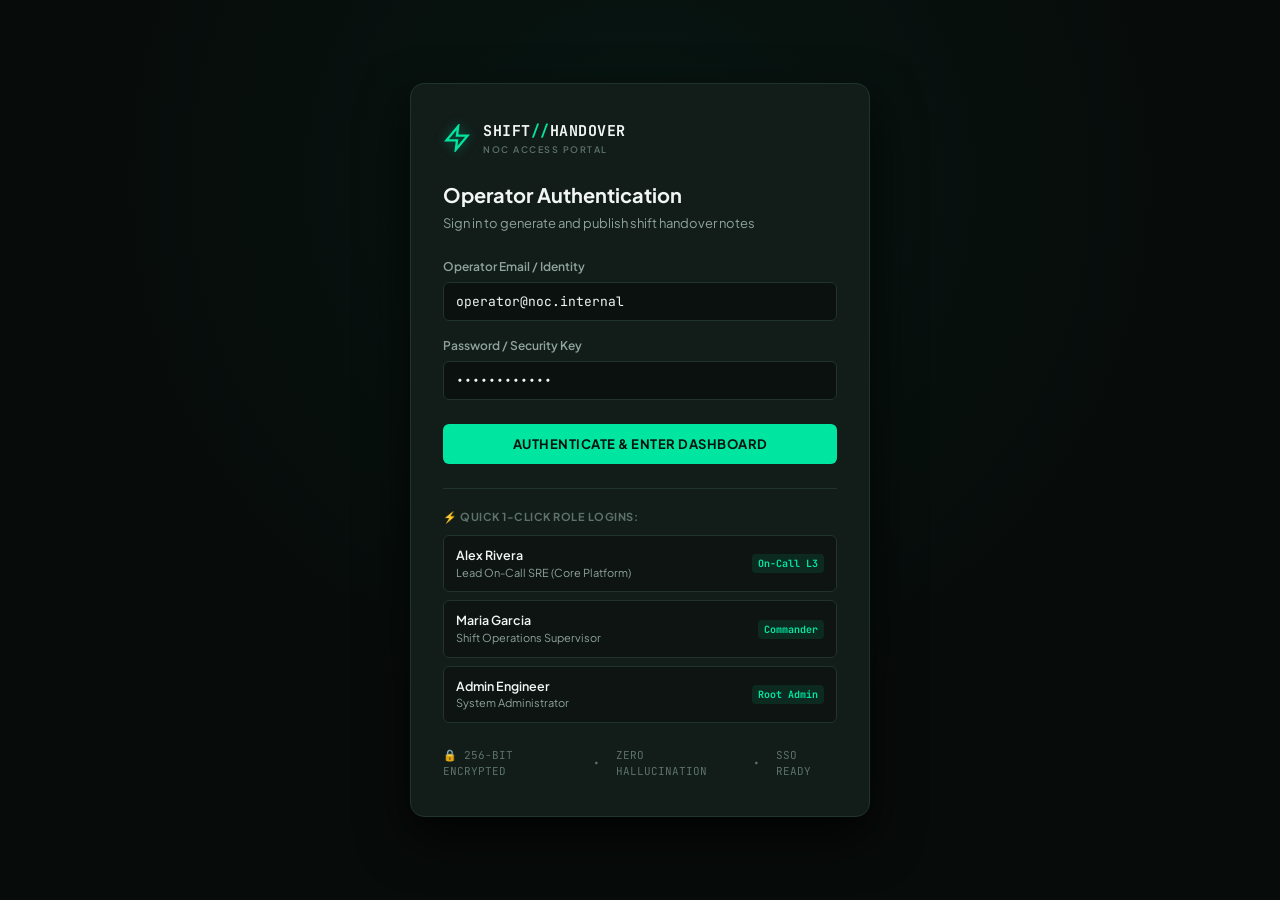
==== templates/login.html @ 8a78da4c "feat: complete shift handover generator with PostgreSQL Supabase database, REST APIs, Flutter UI, an" ====
<!DOCTYPE html>
<html lang="en">
<head>
  <meta charset="UTF-8">
  <meta name="viewport" content="width=device-width, initial-scale=1.0">
  <title>SHIFT//HANDOVER — NOC Operator Login</title>
  <link rel="preconnect" href="https://fonts.googleapis.com">
  <link rel="preconnect" href="https://fonts.gstatic.com" crossorigin>
  <link href="https://fonts.googleapis.com/css2?family=JetBrains+Mono:wght@400;500;600;700&family=Plus+Jakarta+Sans:wght@400;500;600;700;800&display=swap" rel="stylesheet">
  <link rel="stylesheet" href="/static/style.css">
  <style>
    .login-wrapper {
      min-height: 100vh;
      display: flex;
      align-items: center;
      justify-content: center;
      padding: 24px;
      background: radial-gradient(circle at 50% 20%, rgba(0, 229, 160, 0.05) 0%, transparent 60%), #070B0A;
    }

    .login-box {
      width: 100%;
      max-width: 460px;
      background-color: var(--bg-card);
      border: 1px solid var(--border-color);
      border-radius: var(--radius-lg);
      padding: 36px 32px;
      box-shadow: 0 20px 50px rgba(0, 0, 0, 0.7);
    }

    .login-brand {
      display: flex;
      align-items: center;
      gap: 12px;
      margin-bottom: 24px;
    }

    .login-title-row {
      margin-bottom: 24px;
    }

    .login-main-heading {
      font-size: 20px;
      font-weight: 700;
      color: var(--text-main);
    }

    .login-subtitle {
      font-size: 13px;
      color: var(--text-secondary);
      margin-top: 4px;
    }

    .login-form {
      display: flex;
      flex-direction: column;
      gap: 16px;
    }

    .login-field {
      display: flex;
      flex-direction: column;
      gap: 6px;
    }

    .login-label {
      font-size: 12px;
      font-weight: 600;
      color: var(--text-secondary);
    }

    .demo-users-box {
      margin-top: 24px;
      padding-top: 20px;
      border-top: 1px solid var(--border-color);
    }

    .demo-title {
      font-size: 11px;
      font-weight: 700;
      text-transform: uppercase;
      letter-spacing: 0.5px;
      color: var(--text-muted);
      margin-bottom: 10px;
    }

    .demo-pills-list {
      display: flex;
      flex-direction: column;
      gap: 8px;
    }

    .demo-user-btn {
      background-color: var(--bg-secondary);
      border: 1px solid var(--border-color);
      border-radius: var(--radius-sm);
      padding: 10px 12px;
      display: flex;
      justify-content: space-between;
      align-items: center;
      cursor: pointer;
      transition: all var(--transition-fast);
      color: var(--text-main);
    }

    .demo-user-btn:hover {
      background-color: var(--bg-card-hover);
      border-color: var(--accent-primary);
    }

    .demo-user-name {
      font-weight: 600;
      font-size: 12.5px;
    }

    .demo-user-role {
      font-size: 11px;
      color: var(--text-secondary);
    }

    .demo-badge {
      font-family: var(--font-mono);
      font-size: 10px;
      font-weight: 700;
      color: var(--accent-primary);
      background-color: rgba(0, 229, 160, 0.1);
      padding: 2px 6px;
      border-radius: 4px;
    }

    .security-badge-row {
      display: flex;
      justify-content: center;
      align-items: center;
      gap: 16px;
      margin-top: 24px;
      font-size: 11px;
      color: var(--text-muted);
      font-family: var(--font-mono);
    }
  </style>
</head>
<body>
  <div class="login-wrapper">
    <div class="login-box">
      <!-- Brand Logo -->
      <div class="login-brand">
        <svg class="brand-icon" viewBox="0 0 24 24" fill="none" stroke="currentColor" stroke-width="2">
          <path d="M13 2L3 14h9l-1 8 10-12h-9l1-8z" />
        </svg>
        <div class="brand-text">
          <span class="brand-title">SHIFT<span class="accent-slash">//</span>HANDOVER</span>
          <span class="brand-tag">NOC ACCESS PORTAL</span>
        </div>
      </div>

      <div class="login-title-row">
        <h2 class="login-main-heading">Operator Authentication</h2>
        <p class="login-subtitle">Sign in to generate and publish shift handover notes</p>
      </div>

      <!-- Login Form -->
      <form id="login-form" class="login-form">
        <div class="login-field">
          <label for="login-email" class="login-label">Operator Email / Identity</label>
          <input type="email" id="login-email" class="text-input" value="operator@noc.internal" required>
        </div>

        <div class="login-field">
          <label for="login-pass" class="login-label">Password / Security Key</label>
          <input type="password" id="login-pass" class="text-input" value="••••••••••••" required>
        </div>

        <button type="submit" class="btn-primary" style="width: 100%; justify-content: center; margin-top: 8px;">
          <span>AUTHENTICATE & ENTER DASHBOARD</span>
        </button>
      </form>

      <!-- Quick 1-Click Demo Logins -->
      <div class="demo-users-box">
        <div class="demo-title">⚡ Quick 1-Click Role Logins:</div>
        <div class="demo-pills-list">
          <div class="demo-user-btn" data-email="operator@noc.internal">
            <div>
              <div class="demo-user-name">Alex Rivera</div>
              <div class="demo-user-role">Lead On-Call SRE (Core Platform)</div>
            </div>
            <span class="demo-badge">On-Call L3</span>
          </div>

          <div class="demo-user-btn" data-email="supervisor@noc.internal">
            <div>
              <div class="demo-user-name">Maria Garcia</div>
              <div class="demo-user-role">Shift Operations Supervisor</div>
            </div>
            <span class="demo-badge">Commander</span>
          </div>

          <div class="demo-user-btn" data-email="admin@shifthandover.io">
            <div>
              <div class="demo-user-name">Admin Engineer</div>
              <div class="demo-user-role">System Administrator</div>
            </div>
            <span class="demo-badge">Root Admin</span>
          </div>
        </div>
      </div>

      <!-- Security Trust Footer -->
      <div class="security-badge-row">
        <span>🔒 256-BIT ENCRYPTED</span>
        <span>•</span>
        <span>ZERO HALLUCINATION</span>
        <span>•</span>
        <span>SSO READY</span>
      </div>
    </div>
  </div>

  <script>
    document.addEventListener("DOMContentLoaded", () => {
      const form = document.getElementById("login-form");
      const emailInput = document.getElementById("login-email");
      const demoBtns = document.querySelectorAll(".demo-user-btn");

      async function doLogin(email) {
        try {
          const res = await fetch("/api/login", {
            method: "POST",
            headers: { "Content-Type": "application/json" },
            body: JSON.stringify({ email: email, password: "demo" })
          });
          const data = await res.json();
          if (data.success) {
            localStorage.setItem("shift_user", JSON.stringify(data.user));
            window.location.href = "/";
          }
        } catch (err) {
          window.location.href = "/";
        }
      }

      form.addEventListener("submit", (e) => {
        e.preventDefault();
        doLogin(emailInput.value);
      });

      demoBtns.forEach(btn => {
        btn.addEventListener("click", () => {
          const email = btn.getAttribute("data-email");
          emailInput.value = email;
          doLogin(email);
        });
      });
    });
  </script>
</body>
</html>
---- static/style.css ----
/* ==========================================================================
   SHIFT//HANDOVER — Visual Design System: OBSIDIAN + ELECTRIC MINT
   Enterprise NOC-Grade Theme
   ========================================================================== */

:root {
  /* Color System */
  --bg-primary: #070B0A;
  --bg-secondary: #0D1412;
  --bg-card: #121C19;
  --bg-card-hover: #172722;
  --bg-input: #0A110F;

  --accent-primary: #00E5A0;
  --accent-bright: #5CFFC1;
  --accent-glow: rgba(0, 229, 160, 0.15);
  
  --color-completed: #00D68F;
  --color-in-progress: #38BDF8;
  --color-blockers: #FF5C5C;
  --color-watch: #FFC857;

  --text-main: #F1F5F3;
  --text-secondary: #8FA39C;
  --text-muted: #5C726A;

  --border-color: #20332D;
  --border-hover: #2F4D44;
  --border-accent: rgba(0, 229, 160, 0.35);

  /* Typography */
  --font-sans: 'Plus Jakarta Sans', -apple-system, BlinkMacSystemFont, sans-serif;
  --font-mono: 'JetBrains Mono', monospace;

  /* Layout & Transitions */
  --sidebar-width: 260px;
  --radius-sm: 6px;
  --radius-md: 10px;
  --radius-lg: 14px;
  --transition-fast: 0.18s ease;
  --transition-normal: 0.28s cubic-bezier(0.16, 1, 0.3, 1);
}

/* Reset & Box Sizing */
*, *::before, *::after {
  box-sizing: border-box;
  margin: 0;
  padding: 0;
}

body {
  background-color: var(--bg-primary);
  color: var(--text-main);
  font-family: var(--font-sans);
  font-size: 14px;
  line-height: 1.5;
  min-height: 100vh;
  overflow-x: hidden;
  -webkit-font-smoothing: antialiased;
}

/* App Shell */
.app-container {
  display: flex;
  min-height: 100vh;
}

/* ==========================================================================
   SIDEBAR
   ========================================================================== */

.sidebar {
  width: var(--sidebar-width);
  background-color: var(--bg-secondary);
  border-right: 1px solid var(--border-color);
  display: flex;
  flex-direction: column;
  position: fixed;
  top: 0;
  bottom: 0;
  left: 0;
  z-index: 100;
  padding: 24px 16px;
}

.brand-container {
  margin-bottom: 32px;
  padding-bottom: 20px;
  border-bottom: 1px solid var(--border-color);
}

.brand-logo {
  display: flex;
  align-items: center;
  gap: 12px;
}

.brand-icon {
  width: 28px;
  height: 28px;
  color: var(--accent-primary);
  filter: drop-shadow(0 0 6px rgba(0, 229, 160, 0.4));
}

.brand-text {
  display: flex;
  flex-direction: column;
}

.brand-title {
  font-family: var(--font-mono);
  font-weight: 700;
  font-size: 15px;
  letter-spacing: 0.5px;
  color: var(--text-main);
}

.accent-slash {
  color: var(--accent-primary);
}

.brand-tag {
  font-size: 9px;
  font-weight: 600;
  letter-spacing: 1.5px;
  color: var(--text-muted);
}

.sidebar-nav {
  display: flex;
  flex-direction: column;
  gap: 6px;
  flex: 1;
}

.nav-item {
  display: flex;
  align-items: center;
  gap: 12px;
  padding: 10px 14px;
  border-radius: var(--radius-sm);
  color: var(--text-secondary);
  text-decoration: none;
  font-size: 13px;
  font-weight: 500;
  transition: all var(--transition-fast);
  border: 1px solid transparent;
}

.nav-item svg {
  width: 18px;
  height: 18px;
}

.nav-item:hover {
  color: var(--text-main);
  background-color: var(--bg-card);
  border-color: var(--border-color);
}

.nav-item.active {
  color: var(--accent-primary);
  background-color: rgba(0, 229, 160, 0.08);
  border-color: var(--border-accent);
  font-weight: 600;
}

.sidebar-footer {
  padding-top: 16px;
  border-top: 1px solid var(--border-color);
  display: flex;
  flex-direction: column;
  gap: 8px;
}

.system-status-badge {
  display: flex;
  align-items: center;
  gap: 8px;
  background-color: var(--bg-card);
  border: 1px solid var(--border-color);
  padding: 6px 10px;
  border-radius: var(--radius-sm);
}

.status-pulse-dot {
  width: 8px;
  height: 8px;
  background-color: var(--accent-primary);
  border-radius: 50%;
  box-shadow: 0 0 8px var(--accent-primary);
  animation: pulse-glow 2s infinite;
}

.status-text {
  font-family: var(--font-mono);
  font-size: 11px;
  font-weight: 600;
  color: var(--accent-primary);
  letter-spacing: 0.5px;
}

.live-clock {
  font-family: var(--font-mono);
  font-size: 11px;
  color: var(--text-muted);
  text-align: center;
}

/* ==========================================================================
   MAIN CONTENT AREA
   ========================================================================== */

.main-content {
  margin-left: var(--sidebar-width);
  flex: 1;
  padding: 32px 40px 60px 40px;
  max-width: 1200px;
}

/* Top Header */
.top-header {
  display: flex;
  justify-content: space-between;
  align-items: flex-start;
  margin-bottom: 28px;
}

.page-title {
  font-family: var(--font-mono);
  font-size: 24px;
  font-weight: 700;
  color: var(--text-main);
  letter-spacing: -0.5px;
}

.text-accent {
  color: var(--accent-primary);
}

.page-subtitle {
  color: var(--text-secondary);
  font-size: 13px;
  margin-top: 4px;
}

.header-actions {
  display: flex;
  align-items: center;
  gap: 14px;
}

.user-profile-pill {
  display: flex;
  align-items: center;
  gap: 10px;
  background-color: var(--bg-card);
  border: 1px solid var(--border-color);
  border-radius: var(--radius-sm);
  padding: 5px 10px;
}

.user-avatar {
  width: 28px;
  height: 28px;
  border-radius: 50%;
  background-color: rgba(0, 229, 160, 0.15);
  color: var(--accent-primary);
  font-family: var(--font-mono);
  font-weight: 700;
  font-size: 11px;
  display: flex;
  align-items: center;
  justify-content: center;
  border: 1px solid rgba(0, 229, 160, 0.3);
}

.user-details {
  display: flex;
  flex-direction: column;
}

.user-name {
  font-size: 12px;
  font-weight: 700;
  color: var(--text-main);
  line-height: 1.2;
}

.user-role {
  font-size: 10px;
  color: var(--text-secondary);
  line-height: 1.2;
}

.btn-logout {
  display: flex;
  align-items: center;
  justify-content: center;
  color: var(--text-muted);
  text-decoration: none;
  padding: 4px;
  border-radius: 4px;
  transition: all var(--transition-fast);
}

.btn-logout:hover {
  color: var(--color-blockers);
  background-color: rgba(255, 92, 92, 0.1);
}

.btn-logout svg {
  width: 14px;
  height: 14px;
}

.status-pill {
  display: flex;
  align-items: center;
  gap: 8px;
  padding: 6px 14px;
  border-radius: 20px;
  font-family: var(--font-mono);
  font-size: 11px;
  font-weight: 600;
  letter-spacing: 0.5px;
}

.status-pill.ready {
  background-color: rgba(0, 229, 160, 0.1);
  border: 1px solid var(--accent-primary);
  color: var(--accent-primary);
}

.pulse-indicator {
  width: 6px;
  height: 6px;
  background-color: var(--accent-primary);
  border-radius: 50%;
  animation: pulse-glow 2s infinite;
}

/* Section Containers */
.section-container {
  margin-bottom: 28px;
}

.section-header {
  display: flex;
  justify-content: space-between;
  align-items: center;
  margin-bottom: 14px;
}

.section-heading {
  font-size: 14px;
  font-weight: 600;
  color: var(--text-secondary);
  display: flex;
  align-items: center;
  gap: 8px;
  text-transform: uppercase;
  letter-spacing: 0.5px;
}

.heading-icon {
  width: 16px;
  height: 16px;
  color: var(--accent-primary);
}

/* Cards */
.card {
  background-color: var(--bg-card);
  border: 1px solid var(--border-color);
  border-radius: var(--radius-md);
  padding: 20px;
  transition: border-color var(--transition-fast);
}

.card:hover {
  border-color: var(--border-hover);
}

/* ==========================================================================
   DATA SOURCES STATUS GRID
   ========================================================================== */

.sources-grid {
  display: grid;
  grid-template-columns: repeat(auto-fit, minmax(300px, 1fr));
  gap: 16px;
}

.source-card {
  background-color: var(--bg-card);
  border: 1px solid var(--border-color);
  border-radius: var(--radius-md);
  padding: 16px;
  transition: all var(--transition-fast);
}

.source-card:hover {
  background-color: var(--bg-card-hover);
  border-color: var(--border-hover);
}

.source-card-header {
  display: flex;
  justify-content: space-between;
  align-items: center;
  margin-bottom: 12px;
}

.source-name-wrap {
  display: flex;
  align-items: center;
  gap: 10px;
}

.source-icon {
  width: 18px;
  height: 18px;
  color: var(--accent-primary);
}

.source-title {
  font-weight: 600;
  font-size: 13px;
  color: var(--text-main);
}

.source-status-badge {
  font-family: var(--font-mono);
  font-size: 10.5px;
  font-weight: 600;
  padding: 3px 8px;
  border-radius: 4px;
}

.source-status-badge.connected {
  background-color: rgba(0, 229, 160, 0.12);
  color: var(--accent-primary);
  border: 1px solid rgba(0, 229, 160, 0.3);
}

.source-status-badge.unavailable {
  background-color: rgba(255, 92, 92, 0.12);
  color: var(--color-blockers);
  border: 1px solid rgba(255, 92, 92, 0.3);
}

.source-meta {
  display: flex;
  flex-direction: column;
  gap: 6px;
  font-size: 12px;
  color: var(--text-secondary);
}

.meta-item {
  display: flex;
  justify-content: space-between;
}

.meta-value.code {
  font-family: var(--font-mono);
  color: var(--text-muted);
  font-size: 11px;
}

/* ==========================================================================
   CONFIG & SHIFT GENERATOR FORM
   ========================================================================== */

.config-card {
  padding: 24px;
}

.config-header {
  margin-bottom: 16px;
}

.config-title {
  font-size: 16px;
  font-weight: 700;
  color: var(--text-main);
  display: flex;
  align-items: center;
  gap: 10px;
}

.config-helper {
  font-size: 12px;
  color: var(--text-muted);
  display: block;
  margin-top: 4px;
}

/* Presets */
.presets-row {
  margin-bottom: 20px;
  display: flex;
  flex-direction: column;
  gap: 8px;
}

.presets-label {
  font-size: 11px;
  font-weight: 600;
  text-transform: uppercase;
  letter-spacing: 0.5px;
  color: var(--text-secondary);
}

.presets-pills {
  display: flex;
  flex-wrap: wrap;
  gap: 8px;
}

.preset-pill {
  background-color: var(--bg-secondary);
  border: 1px solid var(--border-color);
  color: var(--text-secondary);
  font-size: 12px;
  font-family: var(--font-sans);
  font-weight: 500;
  padding: 6px 12px;
  border-radius: 20px;
  cursor: pointer;
  transition: all var(--transition-fast);
}

.preset-pill:hover {
  background-color: var(--bg-card-hover);
  color: var(--text-main);
  border-color: var(--border-hover);
}

.preset-pill.active {
  background-color: rgba(0, 229, 160, 0.1);
  color: var(--accent-primary);
  border-color: var(--accent-primary);
  font-weight: 600;
}

/* Inputs */
.inputs-grid {
  display: grid;
  grid-template-columns: 1fr 1fr 180px;
  gap: 16px;
  margin-bottom: 24px;
}

.input-group {
  display: flex;
  flex-direction: column;
  gap: 6px;
}

.input-label {
  font-size: 12px;
  font-weight: 600;
  color: var(--text-secondary);
}

.text-input, .select-input {
  background-color: var(--bg-input);
  border: 1px solid var(--border-color);
  border-radius: var(--radius-sm);
  color: var(--text-main);
  font-family: var(--font-mono);
  font-size: 13px;
  padding: 10px 12px;
  outline: none;
  transition: border-color var(--transition-fast);
}

.text-input:focus, .select-input:focus {
  border-color: var(--accent-primary);
  box-shadow: 0 0 0 1px var(--accent-primary);
}

.form-actions {
  display: flex;
  gap: 12px;
  align-items: center;
}

/* Buttons */
.btn-primary {
  background-color: var(--accent-primary);
  color: #04140D;
  border: none;
  border-radius: var(--radius-sm);
  font-family: var(--font-sans);
  font-weight: 700;
  font-size: 13px;
  letter-spacing: 0.5px;
  padding: 12px 24px;
  display: inline-flex;
  align-items: center;
  gap: 8px;
  cursor: pointer;
  transition: all var(--transition-fast);
  text-decoration: none;
}

.btn-primary:hover {
  background-color: var(--accent-bright);
  box-shadow: 0 0 16px var(--accent-glow);
  transform: translateY(-1px);
}

.btn-primary svg {
  width: 16px;
  height: 16px;
  fill: currentColor;
}

.btn-secondary {
  background-color: var(--bg-secondary);
  border: 1px solid var(--border-color);
  color: var(--text-main);
  border-radius: var(--radius-sm);
  font-family: var(--font-sans);
  font-weight: 600;
  font-size: 13px;
  padding: 11px 18px;
  display: inline-flex;
  align-items: center;
  gap: 8px;
  cursor: pointer;
  transition: all var(--transition-fast);
  text-decoration: none;
}

.btn-secondary:hover {
  background-color: var(--bg-card-hover);
  border-color: var(--border-hover);
}

.btn-secondary svg {
  width: 15px;
  height: 15px;
}

.btn-sm {
  padding: 6px 12px;
  font-size: 11px;
}

/* ==========================================================================
   PIPELINE PROGRESS BAR
   ========================================================================== */

.progress-card {
  border-color: var(--border-accent);
  background-color: rgba(0, 229, 160, 0.03);
  padding: 24px;
}

.progress-title-row {
  display: flex;
  align-items: center;
  gap: 12px;
  margin-bottom: 20px;
}

.progress-spinner {
  width: 18px;
  height: 18px;
  border: 2px solid rgba(0, 229, 160, 0.2);
  border-top-color: var(--accent-primary);
  border-radius: 50%;
  animation: spin 0.8s linear infinite;
}

.progress-title {
  font-family: var(--font-mono);
  font-size: 13px;
  font-weight: 600;
  color: var(--accent-primary);
}

.pipeline-steps-bar {
  display: flex;
  align-items: center;
  justify-content: space-between;
}

.pipe-step {
  display: flex;
  flex-direction: column;
  align-items: center;
  gap: 6px;
  opacity: 0.4;
  transition: opacity var(--transition-fast);
}

.pipe-step.active {
  opacity: 1;
}

.pipe-step.completed {
  opacity: 1;
}

.step-num {
  width: 26px;
  height: 26px;
  border-radius: 50%;
  background-color: var(--bg-secondary);
  border: 1px solid var(--border-color);
  display: flex;
  align-items: center;
  justify-content: center;
  font-family: var(--font-mono);
  font-size: 11px;
  font-weight: 700;
  color: var(--text-secondary);
}

.pipe-step.active .step-num {
  background-color: var(--accent-primary);
  color: #04140D;
  border-color: var(--accent-primary);
  box-shadow: 0 0 10px var(--accent-primary);
}

.pipe-step.completed .step-num {
  background-color: rgba(0, 229, 160, 0.2);
  color: var(--accent-primary);
  border-color: var(--accent-primary);
}

.step-label {
  font-size: 11px;
  font-weight: 500;
  color: var(--text-secondary);
}

.pipe-step.active .step-label {
  color: var(--text-main);
  font-weight: 600;
}

.pipe-connector {
  flex: 1;
  height: 1px;
  background-color: var(--border-color);
  margin: 0 8px;
  margin-bottom: 18px;
}

/* ==========================================================================
   RESULTS & METRICS
   ========================================================================== */

.results-top-bar {
  display: flex;
  justify-content: space-between;
  align-items: center;
  margin-bottom: 20px;
}

.results-main-title {
  font-size: 20px;
  font-weight: 700;
  color: var(--text-main);
}

.results-subtitle {
  font-family: var(--font-mono);
  font-size: 12px;
  color: var(--text-secondary);
  margin-top: 2px;
}

.export-btn-group {
  display: flex;
  gap: 10px;
}

/* Metrics Grid */
.metrics-grid {
  display: grid;
  grid-template-columns: repeat(4, 1fr);
  gap: 12px;
  margin-bottom: 24px;
}

.metric-card {
  background-color: var(--bg-card);
  border: 1px solid var(--border-color);
  border-radius: var(--radius-sm);
  padding: 14px 16px;
  display: flex;
  flex-direction: column;
  gap: 4px;
}

.metric-label {
  font-size: 10.5px;
  font-weight: 700;
  letter-spacing: 0.5px;
}

.metric-val {
  font-family: var(--font-mono);
  font-size: 24px;
  font-weight: 700;
}

.completed-metric {
  border-left: 3px solid var(--color-completed);
}
.completed-metric .metric-label, .completed-metric .metric-val {
  color: var(--color-completed);
}

.in-progress-metric {
  border-left: 3px solid var(--color-in-progress);
}
.in-progress-metric .metric-label, .in-progress-metric .metric-val {
  color: var(--color-in-progress);
}

.blockers-metric {
  border-left: 3px solid var(--color-blockers);
}
.blockers-metric .metric-label, .blockers-metric .metric-val {
  color: var(--color-blockers);
}

.watch-metric {
  border-left: 3px solid var(--color-watch);
}
.watch-metric .metric-label, .watch-metric .metric-val {
  color: var(--color-watch);
}

/* ==========================================================================
   4 HANDOVER SECTIONS & ITEM CARDS
   ========================================================================== */

.sections-accordion {
  display: flex;
  flex-direction: column;
  gap: 18px;
}

.handover-section-card {
  background-color: var(--bg-card);
  border: 1px solid var(--border-color);
  border-radius: var(--radius-md);
  overflow: hidden;
}

.handover-sec-header {
  padding: 12px 18px;
  display: flex;
  justify-content: space-between;
  align-items: center;
  border-bottom: 1px solid var(--border-color);
}

.completed-header {
  background-color: rgba(0, 214, 143, 0.08);
}
.in-progress-header {
  background-color: rgba(56, 189, 248, 0.08);
}
.blockers-header {
  background-color: rgba(255, 92, 92, 0.08);
}
.watch-header {
  background-color: rgba(255, 200, 87, 0.08);
}

.sec-title-wrap {
  display: flex;
  align-items: center;
  gap: 10px;
}

.sec-icon {
  font-size: 15px;
  font-weight: 700;
}

.completed-header .sec-icon, .completed-header .sec-title {
  color: var(--color-completed);
}
.in-progress-header .sec-icon, .in-progress-header .sec-title {
  color: var(--color-in-progress);
}
.blockers-header .sec-icon, .blockers-header .sec-title {
  color: var(--color-blockers);
}
.watch-header .sec-icon, .watch-header .sec-title {
  color: var(--color-watch);
}

.sec-title {
  font-family: var(--font-mono);
  font-size: 13px;
  font-weight: 700;
  letter-spacing: 0.5px;
}

.sec-badge {
  font-family: var(--font-mono);
  font-size: 11px;
  color: var(--text-secondary);
  background-color: var(--bg-secondary);
  padding: 2px 8px;
  border-radius: 12px;
  border: 1px solid var(--border-color);
}

.handover-sec-body {
  padding: 14px;
  display: flex;
  flex-direction: column;
  gap: 10px;
}

/* Item Cards */
.handover-item {
  background-color: var(--bg-secondary);
  border: 1px solid var(--border-color);
  border-radius: var(--radius-sm);
  padding: 14px 16px;
  transition: all var(--transition-fast);
}

.handover-item:hover {
  background-color: var(--bg-card-hover);
  border-color: var(--border-hover);
}

.item-top-row {
  display: flex;
  justify-content: space-between;
  align-items: flex-start;
  margin-bottom: 6px;
  gap: 12px;
}

.item-summary-wrap {
  display: flex;
  align-items: baseline;
  gap: 8px;
  flex: 1;
}

.item-record-id {
  font-family: var(--font-mono);
  font-size: 12px;
  font-weight: 700;
  color: var(--accent-primary);
  background-color: rgba(0, 229, 160, 0.08);
  border: 1px solid rgba(0, 229, 160, 0.2);
  padding: 2px 6px;
  border-radius: 4px;
  white-space: nowrap;
}

.item-summary {
  font-weight: 600;
  font-size: 13.5px;
  color: var(--text-main);
}

.item-trace-meta {
  font-family: var(--font-mono);
  font-size: 11px;
  color: var(--text-muted);
  white-space: nowrap;
  display: flex;
  gap: 8px;
}

.item-trace-meta span {
  color: var(--text-secondary);
}

.item-badges-row {
  display: flex;
  flex-wrap: wrap;
  align-items: center;
  gap: 8px;
  margin-bottom: 8px;
}

.badge-pill {
  font-family: var(--font-mono);
  font-size: 10px;
  font-weight: 600;
  padding: 2px 6px;
  border-radius: 3px;
  text-transform: uppercase;
}

.badge-status {
  background-color: rgba(255, 255, 255, 0.06);
  color: var(--text-main);
  border: 1px solid var(--border-color);
}

.badge-priority {
  background-color: rgba(255, 92, 92, 0.1);
  color: var(--color-blockers);
  border: 1px solid rgba(255, 92, 92, 0.25);
}

.badge-assignee {
  background-color: rgba(56, 189, 248, 0.1);
  color: var(--color-in-progress);
  border: 1px solid rgba(56, 189, 248, 0.25);
}

.item-details-text {
  font-size: 12.5px;
  color: var(--text-secondary);
  line-height: 1.45;
}

.item-progression-box {
  margin-top: 8px;
  padding: 6px 10px;
  background-color: var(--bg-primary);
  border: 1px solid var(--border-color);
  border-radius: 4px;
  font-family: var(--font-mono);
  font-size: 11px;
  color: var(--text-secondary);
}

.progression-arrow {
  color: var(--accent-primary);
  margin: 0 4px;
}

/* Empty Section State */
.empty-state-banner {
  background-color: var(--bg-secondary);
  border: 1px dashed var(--border-color);
  border-radius: var(--radius-sm);
  padding: 16px;
  text-align: center;
  color: var(--text-muted);
  font-style: italic;
  font-size: 13px;
}

/* ==========================================================================
   MODAL & PDF PREVIEW
   ========================================================================== */

.modal-overlay {
  position: fixed;
  top: 0;
  left: 0;
  right: 0;
  bottom: 0;
  background-color: rgba(0, 0, 0, 0.85);
  backdrop-filter: blur(4px);
  display: flex;
  align-items: center;
  justify-content: center;
  z-index: 1000;
  padding: 24px;
}

.modal-card {
  background-color: var(--bg-card);
  border: 1px solid var(--border-color);
  border-radius: var(--radius-lg);
  width: 100%;
  max-width: 900px;
  height: 90vh;
  display: flex;
  flex-direction: column;
  overflow: hidden;
  box-shadow: 0 20px 40px rgba(0, 0, 0, 0.6);
}

.modal-header {
  padding: 16px 20px;
  border-bottom: 1px solid var(--border-color);
  display: flex;
  justify-content: space-between;
  align-items: center;
}

.modal-title {
  font-size: 15px;
  font-weight: 700;
  color: var(--text-main);
}

.modal-close-btn {
  background: none;
  border: none;
  color: var(--text-muted);
  font-size: 24px;
  cursor: pointer;
  line-height: 1;
}

.modal-close-btn:hover {
  color: var(--text-main);
}

.modal-body {
  flex: 1;
  background-color: #1a1a1a;
  padding: 0;
}

.pdf-viewer-frame {
  width: 100%;
  height: 100%;
  border: none;
}

.modal-footer {
  padding: 12px 20px;
  border-top: 1px solid var(--border-color);
  display: flex;
  justify-content: flex-end;
  gap: 10px;
}

/* Handover History Table */
.history-table-container {
  overflow-x: auto;
  background-color: var(--bg-card);
  border: 1px solid var(--border-color);
  border-radius: var(--radius-md);
  margin-top: 12px;
}

.history-table {
  width: 100%;
  border-collapse: collapse;
  text-align: left;
  font-size: 12.5px;
}

.history-table th {
  background-color: var(--bg-secondary);
  color: var(--text-secondary);
  font-family: var(--font-mono);
  font-size: 11px;
  font-weight: 700;
  text-transform: uppercase;
  letter-spacing: 0.5px;
  padding: 12px 14px;
  border-bottom: 1px solid var(--border-color);
}

.history-table td {
  padding: 12px 14px;
  border-bottom: 1px solid var(--border-color);
  color: var(--text-main);
  vertical-align: middle;
}

.history-table tr:last-child td {
  border-bottom: none;
}

.history-table tr:hover td {
  background-color: var(--bg-card-hover);
}

.history-empty {
  text-align: center;
  color: var(--text-muted);
  font-style: italic;
  padding: 24px !important;
}

.history-pill {
  display: inline-block;
  font-family: var(--font-mono);
  font-size: 11px;
  font-weight: 700;
  padding: 2px 6px;
  border-radius: 4px;
}

.history-pill.completed {
  color: var(--color-completed);
  background-color: rgba(0, 214, 143, 0.1);
}

.history-pill.in-progress {
  color: var(--color-in-progress);
  background-color: rgba(56, 189, 248, 0.1);
}

.history-pill.blockers {
  color: var(--color-blockers);
  background-color: rgba(255, 92, 92, 0.1);
}

.history-pill.watch-list {
  color: var(--color-watch-list);
  background-color: rgba(255, 200, 87, 0.1);
}

.history-actions {
  display: flex;
  gap: 6px;
  align-items: center;
}

.history-btn {
  padding: 4px 8px;
  font-size: 11px;
  font-weight: 700;
  border-radius: var(--radius-sm);
  cursor: pointer;
  text-decoration: none;
  border: 1px solid var(--border-color);
  background-color: var(--bg-secondary);
  color: var(--text-main);
  transition: all var(--transition-fast);
}

.history-btn:hover {
  background-color: var(--bg-input);
  border-color: var(--accent-primary);
  color: var(--accent-primary);
}

.history-btn.primary {
  background-color: rgba(0, 229, 160, 0.15);
  border-color: var(--accent-primary);
  color: var(--accent-primary);
}

.history-btn.primary:hover {
  background-color: var(--accent-primary);
  color: #04140D;
}

/* Helpers */
.hidden {
  display: none !important;
}

@keyframes spin {
  to { transform: rotate(360deg); }
}

@keyframes pulse-glow {
  0%, 100% { opacity: 1; transform: scale(1); }
  50% { opacity: 0.5; transform: scale(0.9); }
}

/* Responsive */
@media (max-width: 960px) {
  .sidebar {
    width: 200px;
  }
  .main-content {
    margin-left: 200px;
    padding: 20px;
  }
  .inputs-grid {
    grid-template-columns: 1fr;
  }
  .metrics-grid {
    grid-template-columns: repeat(2, 1fr);
  }
}

@media (max-width: 720px) {
  .sidebar {
    display: none;
  }
  .main-content {
    margin-left: 0;
    padding: 16px;
  }
  .metrics-grid {
    grid-template-columns: 1fr;
  }
  .results-top-bar {
    flex-direction: column;
    align-items: flex-start;
    gap: 12px;
  }
}
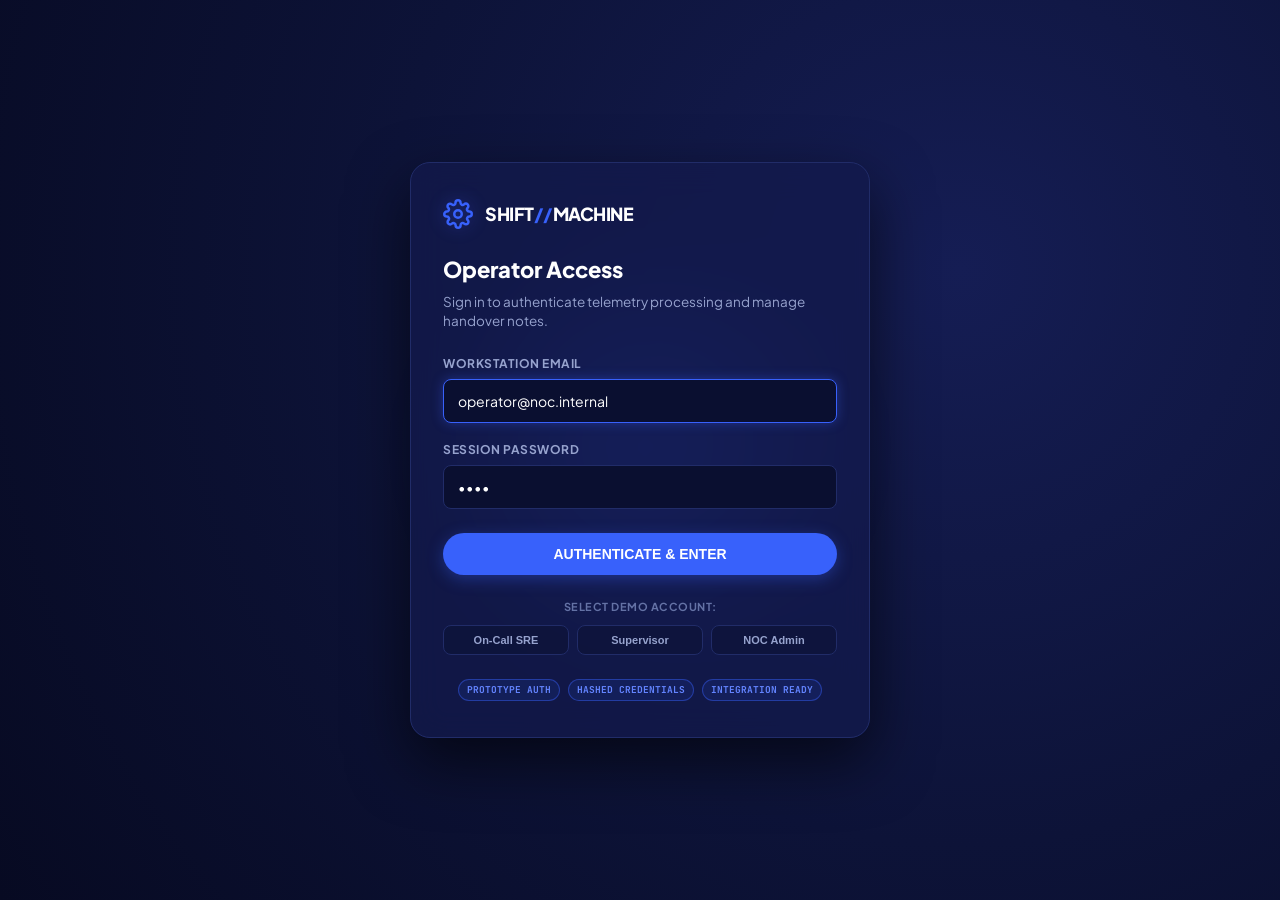
==== commit c132f328: "Updated UI" ====
--- a/templates/login.html
+++ b/templates/login.html
@@ -3,7 +3,7 @@
 <head>
   <meta charset="UTF-8">
   <meta name="viewport" content="width=device-width, initial-scale=1.0">
-  <title>SHIFT//HANDOVER — NOC Operator Login</title>
+  <title>SHIFT//HANDOVER — Operator Login</title>
   <link rel="preconnect" href="https://fonts.googleapis.com">
   <link rel="preconnect" href="https://fonts.gstatic.com" crossorigin>
   <link href="https://fonts.googleapis.com/css2?family=JetBrains+Mono:wght@400;500;600;700&family=Plus+Jakarta+Sans:wght@400;500;600;700;800&display=swap" rel="stylesheet">
@@ -14,205 +14,226 @@
       display: flex;
       align-items: center;
       justify-content: center;
-      padding: 24px;
-      background: radial-gradient(circle at 50% 20%, rgba(0, 229, 160, 0.05) 0%, transparent 60%), #070B0A;
-    }
-
-    .login-box {
+      padding: 32px 20px;
+      position: relative;
+    }
+
+    .login-glow-circle {
+      position: absolute;
+      width: 440px;
+      height: 440px;
+      border-radius: 50%;
+      background: radial-gradient(circle, rgba(56, 97, 251, 0.35) 0%, rgba(13, 19, 56, 0) 70%);
+      filter: blur(28px);
+      z-index: 1;
+    }
+
+    .login-card {
       width: 100%;
       max-width: 460px;
-      background-color: var(--bg-card);
+      background: var(--bg-card-glass);
+      backdrop-filter: blur(16px);
       border: 1px solid var(--border-color);
       border-radius: var(--radius-lg);
       padding: 36px 32px;
-      box-shadow: 0 20px 50px rgba(0, 0, 0, 0.7);
-    }
-
-    .login-brand {
+      box-shadow: 0 24px 60px rgba(0, 0, 0, 0.6);
+      position: relative;
+      z-index: 2;
+    }
+
+    .login-brand-row {
       display: flex;
       align-items: center;
       gap: 12px;
       margin-bottom: 24px;
     }
 
-    .login-title-row {
+    .login-heading {
+      font-size: 22px;
+      font-weight: 800;
+      color: #FFFFFF;
+      margin-bottom: 6px;
+    }
+
+    .login-subtext {
+      font-size: 13.5px;
+      color: var(--text-secondary);
       margin-bottom: 24px;
-    }
-
-    .login-main-heading {
-      font-size: 20px;
-      font-weight: 700;
-      color: var(--text-main);
-    }
-
-    .login-subtitle {
-      font-size: 13px;
-      color: var(--text-secondary);
-      margin-top: 4px;
+      line-height: 1.45;
     }
 
     .login-form {
       display: flex;
       flex-direction: column;
-      gap: 16px;
-    }
-
-    .login-field {
+      gap: 18px;
+    }
+
+    .login-form-group {
       display: flex;
       flex-direction: column;
       gap: 6px;
     }
 
-    .login-label {
+    .login-form-group label {
       font-size: 12px;
-      font-weight: 600;
+      font-weight: 700;
       color: var(--text-secondary);
-    }
-
-    .demo-users-box {
-      margin-top: 24px;
-      padding-top: 20px;
-      border-top: 1px solid var(--border-color);
-    }
-
-    .demo-title {
-      font-size: 11px;
-      font-weight: 700;
       text-transform: uppercase;
       letter-spacing: 0.5px;
+    }
+
+    .login-form-group input {
+      background: var(--bg-input);
+      border: 1.5px solid var(--border-color);
+      border-radius: var(--radius-sm);
+      padding: 12px 14px;
+      color: #FFFFFF;
+      font-size: 14px;
+      font-family: var(--font-sans);
+      transition: all var(--transition-fast);
+    }
+
+    .login-form-group input:focus {
+      outline: none;
+      border-color: var(--accent-primary);
+      box-shadow: 0 0 12px var(--accent-glow);
+    }
+
+    .btn-login-submit {
+      margin-top: 6px;
+      width: 100%;
+      padding: 13px;
+      border-radius: var(--radius-pill);
+      background: var(--accent-primary);
+      color: #FFFFFF;
+      font-size: 14px;
+      font-weight: 700;
+      border: none;
+      cursor: pointer;
+      box-shadow: 0 4px 16px var(--accent-glow);
+      transition: all var(--transition-fast);
+    }
+
+    .btn-login-submit:hover {
+      background: var(--accent-bright);
+      box-shadow: 0 6px 22px var(--accent-glow);
+      transform: translateY(-1px);
+    }
+
+    .preset-accounts-title {
+      font-size: 11px;
+      font-weight: 700;
       color: var(--text-muted);
-      margin-bottom: 10px;
-    }
-
-    .demo-pills-list {
-      display: flex;
-      flex-direction: column;
+      text-transform: uppercase;
+      letter-spacing: 0.5px;
+      margin: 24px 0 10px 0;
+      text-align: center;
+    }
+
+    .preset-accounts-grid {
+      display: grid;
+      grid-template-columns: repeat(3, 1fr);
       gap: 8px;
     }
 
-    .demo-user-btn {
-      background-color: var(--bg-secondary);
+    .preset-account-btn {
+      background: rgba(13, 19, 56, 0.7);
       border: 1px solid var(--border-color);
       border-radius: var(--radius-sm);
-      padding: 10px 12px;
-      display: flex;
-      justify-content: space-between;
-      align-items: center;
+      padding: 8px;
+      text-align: center;
       cursor: pointer;
       transition: all var(--transition-fast);
-      color: var(--text-main);
-    }
-
-    .demo-user-btn:hover {
-      background-color: var(--bg-card-hover);
+      color: var(--text-secondary);
+      font-size: 11px;
+      font-weight: 600;
+    }
+
+    .preset-account-btn:hover {
+      background: rgba(56, 97, 251, 0.15);
       border-color: var(--accent-primary);
-    }
-
-    .demo-user-name {
-      font-weight: 600;
+      color: #FFFFFF;
+    }
+
+    .auth-badges-row {
+      display: flex;
+      justify-content: center;
+      gap: 8px;
+      margin-top: 24px;
+      flex-wrap: wrap;
+    }
+
+    .auth-badge {
+      font-family: var(--font-mono);
+      font-size: 9.5px;
+      font-weight: 700;
+      color: var(--accent-bright);
+      background: rgba(56, 97, 251, 0.1);
+      border: 1px solid var(--border-accent);
+      padding: 3px 8px;
+      border-radius: var(--radius-pill);
+    }
+
+    .error-box {
+      background: rgba(255, 75, 110, 0.12);
+      border: 1px solid rgba(255, 75, 110, 0.4);
+      color: var(--color-blockers);
+      padding: 10px 14px;
+      border-radius: var(--radius-sm);
       font-size: 12.5px;
-    }
-
-    .demo-user-role {
-      font-size: 11px;
-      color: var(--text-secondary);
-    }
-
-    .demo-badge {
-      font-family: var(--font-mono);
-      font-size: 10px;
-      font-weight: 700;
-      color: var(--accent-primary);
-      background-color: rgba(0, 229, 160, 0.1);
-      padding: 2px 6px;
-      border-radius: 4px;
-    }
-
-    .security-badge-row {
-      display: flex;
-      justify-content: center;
-      align-items: center;
-      gap: 16px;
-      margin-top: 24px;
-      font-size: 11px;
-      color: var(--text-muted);
-      font-family: var(--font-mono);
+      margin-bottom: 16px;
     }
   </style>
 </head>
 <body>
   <div class="login-wrapper">
-    <div class="login-box">
-      <!-- Brand Logo -->
-      <div class="login-brand">
-        <svg class="brand-icon" viewBox="0 0 24 24" fill="none" stroke="currentColor" stroke-width="2">
-          <path d="M13 2L3 14h9l-1 8 10-12h-9l1-8z" />
+    <div class="login-glow-circle"></div>
+
+    <div class="login-card">
+      <div class="login-brand-row">
+        <svg class="brand-gear-icon" viewBox="0 0 24 24" width="28" height="28" fill="none" stroke="currentColor" stroke-width="2">
+          <circle cx="12" cy="12" r="3"/>
+          <path d="M19.4 15a1.65 1.65 0 0 0 .33 1.82l.06.06a2 2 0 0 1 0 2.83 2 2 0 0 1-2.83 0l-.06-.06a1.65 1.65 0 0 0-1.82-.33 1.65 1.65 0 0 0-1 1.51V21a2 2 0 0 1-2 2 2 2 0 0 1-2-2v-.09A1.65 1.65 0 0 0 9 19.4a1.65 1.65 0 0 0-1.82.33l-.06.06a2 2 0 0 1-2.83 0 2 2 0 0 1 0-2.83l.06-.06a1.65 1.65 0 0 0 .33-1.82 1.65 1.65 0 0 0-1.51-1H3a2 2 0 0 1-2-2 2 2 0 0 1 2-2h.09A1.65 1.65 0 0 0 4.6 9a1.65 1.65 0 0 0-.33-1.82l-.06-.06a2 2 0 0 1 0-2.83 2 2 0 0 1 2.83 0l.06.06a1.65 1.65 0 0 0 1.82.33H9a1.65 1.65 0 0 0 1-1.51V3a2 2 0 0 1 2-2 2 2 0 0 1 2 2v.09a1.65 1.65 0 0 0 1 1.51 1.65 1.65 0 0 0 1.82-.33l.06-.06a2 2 0 0 1 2.83 0 2 2 0 0 1 0 2.83l-.06.06a1.65 1.65 0 0 0-.33 1.82V9a1.65 1.65 0 0 0 1.51 1H21a2 2 0 0 1 2 2 2 2 0 0 1-2 2h-.09a1.65 1.65 0 0 0-1.51 1z"/>
         </svg>
-        <div class="brand-text">
-          <span class="brand-title">SHIFT<span class="accent-slash">//</span>HANDOVER</span>
-          <span class="brand-tag">NOC ACCESS PORTAL</span>
+        <span class="brand-title">SHIFT<span class="brand-accent">//</span>MACHINE</span>
+      </div>
+
+      <h1 class="login-heading">Operator Access</h1>
+      <p class="login-subtext">Sign in to authenticate telemetry processing and manage handover notes.</p>
+
+      <div id="login-error" class="error-box hidden"></div>
+
+      <form id="login-form" class="login-form">
+        <div class="login-form-group">
+          <label for="email">Workstation Email</label>
+          <input type="email" id="email" name="email" value="operator@noc.internal" required autofocus>
         </div>
+
+        <div class="login-form-group">
+          <label for="password">Session Password</label>
+          <input type="password" id="password" name="password" value="demo" required>
+        </div>
+
+        <button type="submit" class="btn-login-submit" id="btn-submit-login">AUTHENTICATE & ENTER</button>
+      </form>
+
+      <div class="preset-accounts-title">Select Demo Account:</div>
+      <div class="preset-accounts-grid">
+        <button type="button" class="preset-account-btn" data-email="operator@noc.internal" data-pass="demo">
+          On-Call SRE
+        </button>
+        <button type="button" class="preset-account-btn" data-email="supervisor@noc.internal" data-pass="demo">
+          Supervisor
+        </button>
+        <button type="button" class="preset-account-btn" data-email="admin@shifthandover.io" data-pass="demo">
+          NOC Admin
+        </button>
       </div>
 
-      <div class="login-title-row">
-        <h2 class="login-main-heading">Operator Authentication</h2>
-        <p class="login-subtitle">Sign in to generate and publish shift handover notes</p>
-      </div>
-
-      <!-- Login Form -->
-      <form id="login-form" class="login-form">
-        <div class="login-field">
-          <label for="login-email" class="login-label">Operator Email / Identity</label>
-          <input type="email" id="login-email" class="text-input" value="operator@noc.internal" required>
-        </div>
-
-        <div class="login-field">
-          <label for="login-pass" class="login-label">Password / Security Key</label>
-          <input type="password" id="login-pass" class="text-input" value="••••••••••••" required>
-        </div>
-
-        <button type="submit" class="btn-primary" style="width: 100%; justify-content: center; margin-top: 8px;">
-          <span>AUTHENTICATE & ENTER DASHBOARD</span>
-        </button>
-      </form>
-
-      <!-- Quick 1-Click Demo Logins -->
-      <div class="demo-users-box">
-        <div class="demo-title">⚡ Quick 1-Click Role Logins:</div>
-        <div class="demo-pills-list">
-          <div class="demo-user-btn" data-email="operator@noc.internal">
-            <div>
-              <div class="demo-user-name">Alex Rivera</div>
-              <div class="demo-user-role">Lead On-Call SRE (Core Platform)</div>
-            </div>
-            <span class="demo-badge">On-Call L3</span>
-          </div>
-
-          <div class="demo-user-btn" data-email="supervisor@noc.internal">
-            <div>
-              <div class="demo-user-name">Maria Garcia</div>
-              <div class="demo-user-role">Shift Operations Supervisor</div>
-            </div>
-            <span class="demo-badge">Commander</span>
-          </div>
-
-          <div class="demo-user-btn" data-email="admin@shifthandover.io">
-            <div>
-              <div class="demo-user-name">Admin Engineer</div>
-              <div class="demo-user-role">System Administrator</div>
-            </div>
-            <span class="demo-badge">Root Admin</span>
-          </div>
-        </div>
-      </div>
-
-      <!-- Security Trust Footer -->
-      <div class="security-badge-row">
-        <span>🔒 256-BIT ENCRYPTED</span>
-        <span>•</span>
-        <span>ZERO HALLUCINATION</span>
-        <span>•</span>
-        <span>SSO READY</span>
+      <div class="auth-badges-row">
+        <span class="auth-badge">PROTOTYPE AUTH</span>
+        <span class="auth-badge">HASHED CREDENTIALS</span>
+        <span class="auth-badge">INTEGRATION READY</span>
       </div>
     </div>
   </div>
@@ -220,37 +241,54 @@
   <script>
     document.addEventListener("DOMContentLoaded", () => {
       const form = document.getElementById("login-form");
-      const emailInput = document.getElementById("login-email");
-      const demoBtns = document.querySelectorAll(".demo-user-btn");
-
-      async function doLogin(email) {
+      const emailInput = document.getElementById("email");
+      const passwordInput = document.getElementById("password");
+      const errorBox = document.getElementById("login-error");
+      const submitBtn = document.getElementById("btn-submit-login");
+
+      document.querySelectorAll(".preset-account-btn").forEach(btn => {
+        btn.addEventListener("click", () => {
+          emailInput.value = btn.getAttribute("data-email");
+          passwordInput.value = btn.getAttribute("data-pass");
+        });
+      });
+
+      form.addEventListener("submit", async (e) => {
+        e.preventDefault();
+        errorBox.classList.add("hidden");
+        submitBtn.disabled = true;
+        submitBtn.textContent = "VERIFYING CREDENTIALS...";
+
         try {
           const res = await fetch("/api/login", {
             method: "POST",
             headers: { "Content-Type": "application/json" },
-            body: JSON.stringify({ email: email, password: "demo" })
+            body: JSON.stringify({
+              email: emailInput.value.trim(),
+              password: passwordInput.value
+            })
           });
+
           const data = await res.json();
-          if (data.success) {
+          if (!res.ok || !data.success) {
+            throw new Error(data.error || "Authentication failed. Check your password.");
+          }
+
+          if (data.token) {
+            localStorage.setItem("shift_token", data.token);
+          }
+          if (data.user) {
             localStorage.setItem("shift_user", JSON.stringify(data.user));
-            window.location.href = "/";
           }
+
+          window.location.href = "/";
         } catch (err) {
-          window.location.href = "/";
+          errorBox.textContent = err.message;
+          errorBox.classList.remove("hidden");
+        } finally {
+          submitBtn.disabled = false;
+          submitBtn.textContent = "AUTHENTICATE & ENTER";
         }
-      }
-
-      form.addEventListener("submit", (e) => {
-        e.preventDefault();
-        doLogin(emailInput.value);
-      });
-
-      demoBtns.forEach(btn => {
-        btn.addEventListener("click", () => {
-          const email = btn.getAttribute("data-email");
-          emailInput.value = email;
-          doLogin(email);
-        });
       });
     });
   </script>
--- a/static/style.css
+++ b/static/style.css
@@ -1,42 +1,45 @@
 /* ==========================================================================
-   SHIFT//HANDOVER — Visual Design System: OBSIDIAN + ELECTRIC MINT
-   Enterprise NOC-Grade Theme
+   SHIFT//HANDOVER — Visual Design System: DEEP INDIGO + INDUSTRIAL MACHINE
+   Automated Handover Intelligence Engine
    ========================================================================== */
 
 :root {
-  /* Color System */
-  --bg-primary: #070B0A;
-  --bg-secondary: #0D1412;
-  --bg-card: #121C19;
-  --bg-card-hover: #172722;
-  --bg-input: #0A110F;
-
-  --accent-primary: #00E5A0;
-  --accent-bright: #5CFFC1;
-  --accent-glow: rgba(0, 229, 160, 0.15);
+  /* Color System - Industrial Deep Indigo */
+  --bg-primary: #080C26;
+  --bg-secondary: #0D1338;
+  --bg-card: #131A4D;
+  --bg-card-hover: #192363;
+  --bg-card-glass: rgba(19, 26, 77, 0.75);
+  --bg-input: #0A0F30;
+
+  --accent-primary: #3861FB;
+  --accent-bright: #6384FF;
+  --accent-glow: rgba(56, 97, 251, 0.35);
+  --accent-gold: #FFAA2C;
+  --accent-gold-glow: rgba(255, 170, 44, 0.35);
   
   --color-completed: #00D68F;
   --color-in-progress: #38BDF8;
-  --color-blockers: #FF5C5C;
-  --color-watch: #FFC857;
-
-  --text-main: #F1F5F3;
-  --text-secondary: #8FA39C;
-  --text-muted: #5C726A;
-
-  --border-color: #20332D;
-  --border-hover: #2F4D44;
-  --border-accent: rgba(0, 229, 160, 0.35);
+  --color-blockers: #FF4B6E;
+  --color-watch: #FFAA2C;
+
+  --text-main: #FFFFFF;
+  --text-secondary: #97A3CE;
+  --text-muted: #6472A5;
+
+  --border-color: #212C68;
+  --border-hover: #35459C;
+  --border-accent: rgba(56, 97, 251, 0.45);
 
   /* Typography */
   --font-sans: 'Plus Jakarta Sans', -apple-system, BlinkMacSystemFont, sans-serif;
   --font-mono: 'JetBrains Mono', monospace;
 
   /* Layout & Transitions */
-  --sidebar-width: 260px;
-  --radius-sm: 6px;
-  --radius-md: 10px;
-  --radius-lg: 14px;
+  --radius-sm: 8px;
+  --radius-md: 14px;
+  --radius-lg: 20px;
+  --radius-pill: 9999px;
   --transition-fast: 0.18s ease;
   --transition-normal: 0.28s cubic-bezier(0.16, 1, 0.3, 1);
 }
@@ -49,7 +52,7 @@
 }
 
 body {
-  background-color: var(--bg-primary);
+  background: radial-gradient(circle at 75% 30%, #151D54 0%, #0D1338 50%, #070A22 100%);
   color: var(--text-main);
   font-family: var(--font-sans);
   font-size: 14px;
@@ -59,792 +62,861 @@
   -webkit-font-smoothing: antialiased;
 }
 
-/* App Shell */
+/* SVG Constraints */
+svg {
+  display: inline-block;
+  vertical-align: middle;
+  flex-shrink: 0;
+  max-width: 100%;
+}
+
+.brand-icon {
+  width: 28px !important;
+  height: 28px !important;
+}
+
+.heading-icon, .source-icon, .btn-icon {
+  width: 18px !important;
+  height: 18px !important;
+}
+
+/* App Container */
 .app-container {
   display: flex;
+  flex-direction: column;
   min-height: 100vh;
 }
 
 /* ==========================================================================
-   SIDEBAR
+   TOP NAVIGATION BAR (Matching Mockup)
    ========================================================================== */
 
-.sidebar {
-  width: var(--sidebar-width);
-  background-color: var(--bg-secondary);
-  border-right: 1px solid var(--border-color);
+.top-navbar {
+  display: flex;
+  align-items: center;
+  justify-content: space-between;
+  padding: 18px 48px;
+  background: rgba(10, 15, 46, 0.7);
+  backdrop-filter: blur(16px);
+  border-bottom: 1px solid var(--border-color);
+  position: sticky;
+  top: 0;
+  z-index: 200;
+}
+
+.nav-brand {
+  display: flex;
+  align-items: center;
+  gap: 12px;
+  text-decoration: none;
+}
+
+.brand-gear-icon {
+  width: 30px;
+  height: 30px;
+  color: var(--accent-primary);
+  filter: drop-shadow(0 0 8px var(--accent-glow));
+  animation: gear-spin-slow 20s linear infinite;
+}
+
+@keyframes gear-spin-slow {
+  from { transform: rotate(0deg); }
+  to { transform: rotate(360deg); }
+}
+
+.brand-title {
+  font-family: var(--font-sans);
+  font-size: 18px;
+  font-weight: 800;
+  letter-spacing: -0.5px;
+  color: var(--text-main);
+}
+
+.brand-accent {
+  color: var(--accent-primary);
+}
+
+.nav-links {
+  display: flex;
+  align-items: center;
+  gap: 32px;
+  list-style: none;
+}
+
+.nav-links a {
+  color: var(--text-secondary);
+  text-decoration: none;
+  font-size: 14px;
+  font-weight: 600;
+  transition: color var(--transition-fast);
+}
+
+.nav-links a:hover, .nav-links a.active {
+  color: #FFFFFF;
+}
+
+.nav-actions {
+  display: flex;
+  align-items: center;
+  gap: 16px;
+}
+
+.btn-pill-login, .btn-pill-user {
+  display: inline-flex;
+  align-items: center;
+  gap: 8px;
+  padding: 8px 24px;
+  border-radius: var(--radius-pill);
+  border: 1.5px solid var(--accent-primary);
+  background: rgba(56, 97, 251, 0.12);
+  color: #FFFFFF;
+  font-size: 13.5px;
+  font-weight: 700;
+  text-decoration: none;
+  transition: all var(--transition-fast);
+  cursor: pointer;
+}
+
+.btn-pill-login:hover, .btn-pill-user:hover {
+  background: var(--accent-primary);
+  color: #FFFFFF;
+  box-shadow: 0 0 16px var(--accent-glow);
+  transform: translateY(-1px);
+}
+
+.user-avatar-dot {
+  width: 22px;
+  height: 22px;
+  border-radius: 50%;
+  background: var(--accent-primary);
+  color: #FFFFFF;
+  font-size: 10px;
+  font-weight: 800;
+  display: flex;
+  align-items: center;
+  justify-content: center;
+}
+
+.btn-logout-link {
+  background: none;
+  border: none;
+  color: var(--text-muted);
+  cursor: pointer;
+  display: flex;
+  align-items: center;
+  padding: 4px;
+  transition: color var(--transition-fast);
+}
+
+.btn-logout-link:hover {
+  color: var(--color-blockers);
+}
+
+/* ==========================================================================
+   HERO SECTION: INDUSTRIAL MACHINE (Matching Image Mockup)
+   ========================================================================== */
+
+.hero-section {
+  padding: 48px 48px 36px 48px;
+  max-width: 1320px;
+  margin: 0 auto;
+  width: 100%;
+}
+
+.hero-grid {
+  display: grid;
+  grid-template-columns: 1.1fr 1fr;
+  align-items: center;
+  gap: 40px;
+  position: relative;
+}
+
+.hero-text-col {
   display: flex;
   flex-direction: column;
-  position: fixed;
-  top: 0;
-  bottom: 0;
-  left: 0;
-  z-index: 100;
-  padding: 24px 16px;
-}
-
-.brand-container {
-  margin-bottom: 32px;
-  padding-bottom: 20px;
-  border-bottom: 1px solid var(--border-color);
-}
-
-.brand-logo {
-  display: flex;
-  align-items: center;
-  gap: 12px;
-}
-
-.brand-icon {
-  width: 28px;
-  height: 28px;
-  color: var(--accent-primary);
-  filter: drop-shadow(0 0 6px rgba(0, 229, 160, 0.4));
-}
-
-.brand-text {
-  display: flex;
-  flex-direction: column;
-}
-
-.brand-title {
-  font-family: var(--font-mono);
-  font-weight: 700;
+  gap: 20px;
+  z-index: 2;
+}
+
+.hero-badge {
+  display: inline-flex;
+  align-items: center;
+  gap: 8px;
+  align-self: flex-start;
+  padding: 4px 12px;
+  border-radius: var(--radius-pill);
+  background: rgba(56, 97, 251, 0.15);
+  border: 1px solid var(--border-accent);
+  color: var(--accent-bright);
+  font-family: var(--font-mono);
+  font-size: 11px;
+  font-weight: 700;
+  letter-spacing: 0.5px;
+}
+
+.hero-badge .dot {
+  width: 6px;
+  height: 6px;
+  border-radius: 50%;
+  background: var(--color-completed);
+  box-shadow: 0 0 6px var(--color-completed);
+}
+
+.hero-title {
+  font-size: 46px;
+  font-weight: 800;
+  line-height: 1.15;
+  color: #FFFFFF;
+  letter-spacing: -1px;
+}
+
+.hero-desc {
   font-size: 15px;
-  letter-spacing: 0.5px;
+  line-height: 1.6;
+  color: var(--text-secondary);
+  max-width: 500px;
+}
+
+.hero-actions-row {
+  display: flex;
+  align-items: center;
+  gap: 16px;
+  margin-top: 8px;
+}
+
+.btn-hero-learn, .btn-hero-pill {
+  display: inline-flex;
+  align-items: center;
+  justify-content: center;
+  padding: 12px 32px;
+  border-radius: var(--radius-pill);
+  background: #FFFFFF;
+  color: #0B1033;
+  font-size: 14.5px;
+  font-weight: 700;
+  text-decoration: none;
+  transition: all var(--transition-fast);
+  box-shadow: 0 6px 20px rgba(0, 0, 0, 0.25);
+  border: none;
+  cursor: pointer;
+}
+
+.btn-hero-learn:hover, .btn-hero-pill:hover {
+  transform: translateY(-2px);
+  box-shadow: 0 8px 24px rgba(255, 255, 255, 0.35);
+  background: #F2F5FF;
+}
+
+.btn-hero-secondary {
+  display: inline-flex;
+  align-items: center;
+  gap: 8px;
+  padding: 12px 24px;
+  border-radius: var(--radius-pill);
+  background: rgba(255, 255, 255, 0.08);
+  border: 1px solid var(--border-color);
+  color: #FFFFFF;
+  font-size: 14px;
+  font-weight: 600;
+  text-decoration: none;
+  transition: all var(--transition-fast);
+  cursor: pointer;
+}
+
+.btn-hero-secondary:hover {
+  background: rgba(255, 255, 255, 0.15);
+  border-color: var(--accent-primary);
+}
+
+/* Industrial Machine Visual Canvas */
+.hero-visual-col {
+  position: relative;
+  display: flex;
+  align-items: center;
+  justify-content: center;
+}
+
+.machine-backdrop-glow {
+  position: absolute;
+  width: 380px;
+  height: 380px;
+  border-radius: 50%;
+  background: radial-gradient(circle, rgba(56, 97, 251, 0.35) 0%, rgba(13, 19, 56, 0) 70%);
+  filter: blur(20px);
+  z-index: 1;
+}
+
+.machine-backdrop-circle {
+  position: absolute;
+  width: 320px;
+  height: 320px;
+  border-radius: 50%;
+  background: rgba(22, 31, 86, 0.4);
+  border: 1px dashed rgba(56, 97, 251, 0.25);
+  z-index: 1;
+}
+
+/* Machine SVG Illustration Container */
+.machine-svg-wrap {
+  position: relative;
+  z-index: 2;
+  width: 100%;
+  max-width: 520px;
+}
+
+/* CSS Animations for Industrial Machine */
+@keyframes roller-spin {
+  from { transform: rotate(0deg); }
+  to { transform: rotate(360deg); }
+}
+
+@keyframes conveyor-dash {
+  to { stroke-dashoffset: -20; }
+}
+
+@keyframes beacon-blink {
+  0%, 100% { opacity: 1; filter: drop-shadow(0 0 8px #FFAA2C); }
+  50% { opacity: 0.4; filter: none; }
+}
+
+@keyframes led-blink-red {
+  0%, 100% { opacity: 1; }
+  50% { opacity: 0.3; }
+}
+
+@keyframes led-blink-green {
+  0%, 100% { opacity: 1; }
+  50% { opacity: 0.3; }
+}
+
+@keyframes envelope-float {
+  0%, 100% { transform: translateY(0px); }
+  50% { transform: translateY(-3px); }
+}
+
+.machine-roller-wheel {
+  transform-origin: center;
+  animation: roller-spin 4s linear infinite;
+}
+
+.machine-conveyor-track {
+  stroke-dasharray: 6 4;
+  animation: conveyor-dash 1s linear infinite;
+}
+
+.machine-beacon {
+  animation: beacon-blink 1.8s ease-in-out infinite;
+}
+
+.machine-led-red {
+  animation: led-blink-red 2.2s infinite;
+}
+
+.machine-led-green {
+  animation: led-blink-green 1.4s infinite;
+}
+
+.machine-envelope {
+  animation: envelope-float 3s ease-in-out infinite;
+  transform-origin: center;
+}
+
+/* ==========================================================================
+   MAIN DASHBOARD CONTENT
+   ========================================================================== */
+
+.main-content {
+  max-width: 1320px;
+  margin: 0 auto;
+  padding: 0 48px 60px 48px;
+  width: 100%;
+}
+
+.section-container {
+  margin-bottom: 36px;
+}
+
+.section-header {
+  display: flex;
+  justify-content: space-between;
+  align-items: center;
+  margin-bottom: 16px;
+}
+
+.section-heading {
+  font-size: 17px;
+  font-weight: 700;
+  color: #FFFFFF;
+  display: flex;
+  align-items: center;
+  gap: 10px;
+  letter-spacing: -0.2px;
+}
+
+/* Cards & Glassmorphism */
+.card {
+  background: var(--bg-card-glass);
+  backdrop-filter: blur(14px);
+  border: 1px solid var(--border-color);
+  border-radius: var(--radius-md);
+  padding: 24px;
+  box-shadow: 0 12px 30px rgba(0, 0, 0, 0.35);
+}
+
+/* Data Sources Grid */
+.sources-grid {
+  display: grid;
+  grid-template-columns: repeat(auto-fit, minmax(320px, 1fr));
+  gap: 18px;
+}
+
+.source-card {
+  background: var(--bg-card-glass);
+  backdrop-filter: blur(12px);
+  border: 1px solid var(--border-color);
+  border-radius: var(--radius-md);
+  padding: 20px;
+  transition: all var(--transition-fast);
+}
+
+.source-card:hover {
+  border-color: var(--border-accent);
+  background: var(--bg-card-hover);
+  transform: translateY(-2px);
+}
+
+.source-card-header {
+  display: flex;
+  justify-content: space-between;
+  align-items: center;
+  margin-bottom: 14px;
+}
+
+.source-name-wrap {
+  display: flex;
+  align-items: center;
+  gap: 10px;
+}
+
+.source-title {
+  font-size: 14px;
+  font-weight: 700;
   color: var(--text-main);
 }
 
-.accent-slash {
-  color: var(--accent-primary);
-}
-
-.brand-tag {
-  font-size: 9px;
-  font-weight: 600;
-  letter-spacing: 1.5px;
-  color: var(--text-muted);
-}
-
-.sidebar-nav {
-  display: flex;
-  flex-direction: column;
-  gap: 6px;
-  flex: 1;
-}
-
-.nav-item {
-  display: flex;
-  align-items: center;
-  gap: 12px;
-  padding: 10px 14px;
-  border-radius: var(--radius-sm);
-  color: var(--text-secondary);
-  text-decoration: none;
-  font-size: 13px;
-  font-weight: 500;
-  transition: all var(--transition-fast);
-  border: 1px solid transparent;
-}
-
-.nav-item svg {
-  width: 18px;
-  height: 18px;
-}
-
-.nav-item:hover {
-  color: var(--text-main);
-  background-color: var(--bg-card);
-  border-color: var(--border-color);
-}
-
-.nav-item.active {
-  color: var(--accent-primary);
-  background-color: rgba(0, 229, 160, 0.08);
-  border-color: var(--border-accent);
-  font-weight: 600;
-}
-
-.sidebar-footer {
-  padding-top: 16px;
-  border-top: 1px solid var(--border-color);
+.source-status-badge {
+  font-family: var(--font-mono);
+  font-size: 10.5px;
+  font-weight: 700;
+  padding: 3px 10px;
+  border-radius: var(--radius-pill);
+}
+
+.source-status-badge.connected {
+  background: rgba(0, 214, 143, 0.12);
+  color: var(--color-completed);
+  border: 1px solid rgba(0, 214, 143, 0.3);
+}
+
+.source-status-badge.unavailable {
+  background: rgba(255, 75, 110, 0.12);
+  color: var(--color-blockers);
+  border: 1px solid rgba(255, 75, 110, 0.3);
+}
+
+.source-meta {
   display: flex;
   flex-direction: column;
   gap: 8px;
-}
-
-.system-status-badge {
-  display: flex;
-  align-items: center;
-  gap: 8px;
-  background-color: var(--bg-card);
-  border: 1px solid var(--border-color);
-  padding: 6px 10px;
+  font-size: 12.5px;
+}
+
+.meta-item {
+  display: flex;
+  justify-content: space-between;
+  color: var(--text-secondary);
+}
+
+.meta-value {
+  color: var(--text-main);
+  font-weight: 600;
+}
+
+.meta-value.code {
+  font-family: var(--font-mono);
+  color: var(--accent-bright);
+}
+
+/* Shift Configuration Card */
+.config-card {
+  position: relative;
+  overflow: hidden;
+}
+
+.config-header {
+  margin-bottom: 18px;
+}
+
+.config-title {
+  font-size: 18px;
+  font-weight: 700;
+  color: #FFFFFF;
+  display: flex;
+  align-items: center;
+  gap: 10px;
+}
+
+.config-helper {
+  font-size: 12.5px;
+  color: var(--text-secondary);
+}
+
+.presets-row {
+  display: flex;
+  flex-wrap: wrap;
+  align-items: center;
+  gap: 10px;
+  margin-bottom: 22px;
+  padding: 14px 18px;
+  background: rgba(13, 19, 56, 0.6);
   border-radius: var(--radius-sm);
-}
-
-.status-pulse-dot {
-  width: 8px;
-  height: 8px;
-  background-color: var(--accent-primary);
-  border-radius: 50%;
-  box-shadow: 0 0 8px var(--accent-primary);
-  animation: pulse-glow 2s infinite;
-}
-
-.status-text {
-  font-family: var(--font-mono);
-  font-size: 11px;
-  font-weight: 600;
-  color: var(--accent-primary);
-  letter-spacing: 0.5px;
-}
-
-.live-clock {
-  font-family: var(--font-mono);
-  font-size: 11px;
-  color: var(--text-muted);
-  text-align: center;
-}
-
-/* ==========================================================================
-   MAIN CONTENT AREA
-   ========================================================================== */
-
-.main-content {
-  margin-left: var(--sidebar-width);
-  flex: 1;
-  padding: 32px 40px 60px 40px;
-  max-width: 1200px;
-}
-
-/* Top Header */
-.top-header {
-  display: flex;
-  justify-content: space-between;
-  align-items: flex-start;
-  margin-bottom: 28px;
-}
-
-.page-title {
-  font-family: var(--font-mono);
-  font-size: 24px;
-  font-weight: 700;
-  color: var(--text-main);
-  letter-spacing: -0.5px;
-}
-
-.text-accent {
-  color: var(--accent-primary);
-}
-
-.page-subtitle {
-  color: var(--text-secondary);
-  font-size: 13px;
-  margin-top: 4px;
-}
-
-.header-actions {
-  display: flex;
-  align-items: center;
-  gap: 14px;
-}
-
-.user-profile-pill {
-  display: flex;
-  align-items: center;
-  gap: 10px;
-  background-color: var(--bg-card);
-  border: 1px solid var(--border-color);
-  border-radius: var(--radius-sm);
-  padding: 5px 10px;
-}
-
-.user-avatar {
-  width: 28px;
-  height: 28px;
-  border-radius: 50%;
-  background-color: rgba(0, 229, 160, 0.15);
-  color: var(--accent-primary);
-  font-family: var(--font-mono);
-  font-weight: 700;
-  font-size: 11px;
-  display: flex;
-  align-items: center;
-  justify-content: center;
-  border: 1px solid rgba(0, 229, 160, 0.3);
-}
-
-.user-details {
-  display: flex;
-  flex-direction: column;
-}
-
-.user-name {
-  font-size: 12px;
-  font-weight: 700;
-  color: var(--text-main);
-  line-height: 1.2;
-}
-
-.user-role {
-  font-size: 10px;
-  color: var(--text-secondary);
-  line-height: 1.2;
-}
-
-.btn-logout {
-  display: flex;
-  align-items: center;
-  justify-content: center;
-  color: var(--text-muted);
-  text-decoration: none;
-  padding: 4px;
-  border-radius: 4px;
-  transition: all var(--transition-fast);
-}
-
-.btn-logout:hover {
-  color: var(--color-blockers);
-  background-color: rgba(255, 92, 92, 0.1);
-}
-
-.btn-logout svg {
-  width: 14px;
-  height: 14px;
-}
-
-.status-pill {
-  display: flex;
-  align-items: center;
-  gap: 8px;
-  padding: 6px 14px;
-  border-radius: 20px;
-  font-family: var(--font-mono);
-  font-size: 11px;
-  font-weight: 600;
-  letter-spacing: 0.5px;
-}
-
-.status-pill.ready {
-  background-color: rgba(0, 229, 160, 0.1);
-  border: 1px solid var(--accent-primary);
-  color: var(--accent-primary);
-}
-
-.pulse-indicator {
-  width: 6px;
-  height: 6px;
-  background-color: var(--accent-primary);
-  border-radius: 50%;
-  animation: pulse-glow 2s infinite;
-}
-
-/* Section Containers */
-.section-container {
-  margin-bottom: 28px;
-}
-
-.section-header {
-  display: flex;
-  justify-content: space-between;
-  align-items: center;
-  margin-bottom: 14px;
-}
-
-.section-heading {
-  font-size: 14px;
-  font-weight: 600;
-  color: var(--text-secondary);
-  display: flex;
-  align-items: center;
-  gap: 8px;
+  border: 1px solid var(--border-color);
+}
+
+.presets-label {
+  font-size: 12.5px;
+  font-weight: 700;
+  color: var(--text-secondary);
   text-transform: uppercase;
   letter-spacing: 0.5px;
 }
 
-.heading-icon {
-  width: 16px;
-  height: 16px;
-  color: var(--accent-primary);
-}
-
-/* Cards */
-.card {
-  background-color: var(--bg-card);
-  border: 1px solid var(--border-color);
-  border-radius: var(--radius-md);
-  padding: 20px;
-  transition: border-color var(--transition-fast);
-}
-
-.card:hover {
-  border-color: var(--border-hover);
-}
-
-/* ==========================================================================
-   DATA SOURCES STATUS GRID
-   ========================================================================== */
-
-.sources-grid {
+.presets-pills {
+  display: flex;
+  flex-wrap: wrap;
+  gap: 8px;
+}
+
+.preset-pill {
+  background: var(--bg-card);
+  border: 1px solid var(--border-color);
+  color: var(--text-secondary);
+  padding: 6px 14px;
+  border-radius: var(--radius-pill);
+  font-size: 12px;
+  font-weight: 600;
+  cursor: pointer;
+  transition: all var(--transition-fast);
+}
+
+.preset-pill:hover {
+  background: rgba(56, 97, 251, 0.15);
+  border-color: var(--accent-primary);
+  color: #FFFFFF;
+}
+
+.preset-pill.active {
+  background: var(--accent-primary);
+  border-color: var(--accent-primary);
+  color: #FFFFFF;
+  box-shadow: 0 0 12px var(--accent-glow);
+}
+
+.inputs-grid {
   display: grid;
-  grid-template-columns: repeat(auto-fit, minmax(300px, 1fr));
-  gap: 16px;
-}
-
-.source-card {
-  background-color: var(--bg-card);
-  border: 1px solid var(--border-color);
-  border-radius: var(--radius-md);
-  padding: 16px;
-  transition: all var(--transition-fast);
-}
-
-.source-card:hover {
-  background-color: var(--bg-card-hover);
-  border-color: var(--border-hover);
-}
-
-.source-card-header {
-  display: flex;
-  justify-content: space-between;
-  align-items: center;
-  margin-bottom: 12px;
-}
-
-.source-name-wrap {
-  display: flex;
-  align-items: center;
-  gap: 10px;
-}
-
-.source-icon {
-  width: 18px;
-  height: 18px;
-  color: var(--accent-primary);
-}
-
-.source-title {
-  font-weight: 600;
-  font-size: 13px;
-  color: var(--text-main);
-}
-
-.source-status-badge {
-  font-family: var(--font-mono);
-  font-size: 10.5px;
-  font-weight: 600;
-  padding: 3px 8px;
-  border-radius: 4px;
-}
-
-.source-status-badge.connected {
-  background-color: rgba(0, 229, 160, 0.12);
-  color: var(--accent-primary);
-  border: 1px solid rgba(0, 229, 160, 0.3);
-}
-
-.source-status-badge.unavailable {
-  background-color: rgba(255, 92, 92, 0.12);
-  color: var(--color-blockers);
-  border: 1px solid rgba(255, 92, 92, 0.3);
-}
-
-.source-meta {
-  display: flex;
-  flex-direction: column;
-  gap: 6px;
-  font-size: 12px;
-  color: var(--text-secondary);
-}
-
-.meta-item {
-  display: flex;
-  justify-content: space-between;
-}
-
-.meta-value.code {
-  font-family: var(--font-mono);
-  color: var(--text-muted);
-  font-size: 11px;
-}
-
-/* ==========================================================================
-   CONFIG & SHIFT GENERATOR FORM
-   ========================================================================== */
-
-.config-card {
-  padding: 24px;
-}
-
-.config-header {
-  margin-bottom: 16px;
-}
-
-.config-title {
-  font-size: 16px;
-  font-weight: 700;
-  color: var(--text-main);
-  display: flex;
-  align-items: center;
-  gap: 10px;
-}
-
-.config-helper {
-  font-size: 12px;
-  color: var(--text-muted);
-  display: block;
-  margin-top: 4px;
-}
-
-/* Presets */
-.presets-row {
-  margin-bottom: 20px;
+  grid-template-columns: repeat(auto-fit, minmax(240px, 1fr));
+  gap: 18px;
+  margin-bottom: 22px;
+}
+
+.input-group {
   display: flex;
   flex-direction: column;
   gap: 8px;
 }
 
-.presets-label {
-  font-size: 11px;
-  font-weight: 600;
-  text-transform: uppercase;
-  letter-spacing: 0.5px;
-  color: var(--text-secondary);
-}
-
-.presets-pills {
-  display: flex;
-  flex-wrap: wrap;
-  gap: 8px;
-}
-
-.preset-pill {
-  background-color: var(--bg-secondary);
-  border: 1px solid var(--border-color);
-  color: var(--text-secondary);
-  font-size: 12px;
-  font-family: var(--font-sans);
-  font-weight: 500;
-  padding: 6px 12px;
-  border-radius: 20px;
+.input-label {
+  font-size: 12.5px;
+  font-weight: 700;
+  color: var(--text-secondary);
+}
+
+.text-input, .select-input {
+  background: var(--bg-input);
+  border: 1.5px solid var(--border-color);
+  border-radius: var(--radius-sm);
+  padding: 12px 14px;
+  color: var(--text-main);
+  font-family: var(--font-mono);
+  font-size: 13.5px;
+  transition: border-color var(--transition-fast);
+}
+
+.text-input:focus, .select-input:focus {
+  outline: none;
+  border-color: var(--accent-primary);
+  box-shadow: 0 0 10px var(--accent-glow);
+}
+
+.form-actions {
+  display: flex;
+  gap: 14px;
+}
+
+.btn-primary {
+  display: inline-flex;
+  align-items: center;
+  gap: 10px;
+  background: var(--accent-primary);
+  color: #FFFFFF;
+  border: none;
+  padding: 12px 28px;
+  border-radius: var(--radius-pill);
+  font-size: 14px;
+  font-weight: 700;
   cursor: pointer;
   transition: all var(--transition-fast);
-}
-
-.preset-pill:hover {
-  background-color: var(--bg-card-hover);
+  box-shadow: 0 4px 16px var(--accent-glow);
+}
+
+.btn-primary:hover {
+  background: var(--accent-bright);
+  box-shadow: 0 6px 22px var(--accent-glow);
+  transform: translateY(-1px);
+}
+
+.btn-secondary {
+  display: inline-flex;
+  align-items: center;
+  gap: 8px;
+  background: rgba(255, 255, 255, 0.06);
   color: var(--text-main);
-  border-color: var(--border-hover);
-}
-
-.preset-pill.active {
-  background-color: rgba(0, 229, 160, 0.1);
-  color: var(--accent-primary);
-  border-color: var(--accent-primary);
+  border: 1px solid var(--border-color);
+  padding: 10px 20px;
+  border-radius: var(--radius-pill);
+  font-size: 13px;
   font-weight: 600;
-}
-
-/* Inputs */
-.inputs-grid {
-  display: grid;
-  grid-template-columns: 1fr 1fr 180px;
-  gap: 16px;
-  margin-bottom: 24px;
-}
-
-.input-group {
-  display: flex;
-  flex-direction: column;
-  gap: 6px;
-}
-
-.input-label {
-  font-size: 12px;
-  font-weight: 600;
-  color: var(--text-secondary);
-}
-
-.text-input, .select-input {
-  background-color: var(--bg-input);
-  border: 1px solid var(--border-color);
-  border-radius: var(--radius-sm);
-  color: var(--text-main);
-  font-family: var(--font-mono);
-  font-size: 13px;
-  padding: 10px 12px;
-  outline: none;
-  transition: border-color var(--transition-fast);
-}
-
-.text-input:focus, .select-input:focus {
-  border-color: var(--accent-primary);
-  box-shadow: 0 0 0 1px var(--accent-primary);
-}
-
-.form-actions {
-  display: flex;
-  gap: 12px;
-  align-items: center;
-}
-
-/* Buttons */
-.btn-primary {
-  background-color: var(--accent-primary);
-  color: #04140D;
-  border: none;
-  border-radius: var(--radius-sm);
-  font-family: var(--font-sans);
-  font-weight: 700;
-  font-size: 13px;
-  letter-spacing: 0.5px;
-  padding: 12px 24px;
-  display: inline-flex;
-  align-items: center;
-  gap: 8px;
   cursor: pointer;
   transition: all var(--transition-fast);
-  text-decoration: none;
-}
-
-.btn-primary:hover {
-  background-color: var(--accent-bright);
-  box-shadow: 0 0 16px var(--accent-glow);
-  transform: translateY(-1px);
-}
-
-.btn-primary svg {
-  width: 16px;
-  height: 16px;
-  fill: currentColor;
-}
-
-.btn-secondary {
-  background-color: var(--bg-secondary);
-  border: 1px solid var(--border-color);
-  color: var(--text-main);
-  border-radius: var(--radius-sm);
-  font-family: var(--font-sans);
-  font-weight: 600;
-  font-size: 13px;
-  padding: 11px 18px;
-  display: inline-flex;
-  align-items: center;
-  gap: 8px;
-  cursor: pointer;
-  transition: all var(--transition-fast);
-  text-decoration: none;
 }
 
 .btn-secondary:hover {
-  background-color: var(--bg-card-hover);
-  border-color: var(--border-hover);
-}
-
-.btn-secondary svg {
-  width: 15px;
-  height: 15px;
+  background: rgba(255, 255, 255, 0.12);
+  border-color: var(--border-accent);
 }
 
 .btn-sm {
-  padding: 6px 12px;
-  font-size: 11px;
+  padding: 6px 14px;
+  font-size: 12px;
 }
 
 /* ==========================================================================
-   PIPELINE PROGRESS BAR
+   PIPELINE PROGRESS ANIMATION BAR
    ========================================================================== */
 
 .progress-card {
-  border-color: var(--border-accent);
-  background-color: rgba(0, 229, 160, 0.03);
   padding: 24px;
+  background: rgba(13, 19, 56, 0.9);
 }
 
 .progress-title-row {
   display: flex;
   align-items: center;
-  gap: 12px;
+  gap: 14px;
   margin-bottom: 20px;
 }
 
 .progress-spinner {
-  width: 18px;
-  height: 18px;
-  border: 2px solid rgba(0, 229, 160, 0.2);
+  width: 22px;
+  height: 22px;
+  border: 3px solid rgba(56, 97, 251, 0.2);
   border-top-color: var(--accent-primary);
   border-radius: 50%;
   animation: spin 0.8s linear infinite;
 }
 
 .progress-title {
-  font-family: var(--font-mono);
-  font-size: 13px;
+  font-size: 15px;
+  font-weight: 700;
+  color: #FFFFFF;
+}
+
+.pipeline-steps-bar {
+  display: flex;
+  align-items: center;
+  justify-content: space-between;
+  gap: 8px;
+}
+
+.pipe-step {
+  display: flex;
+  align-items: center;
+  gap: 8px;
+  padding: 8px 14px;
+  border-radius: var(--radius-pill);
+  background: var(--bg-card);
+  border: 1px solid var(--border-color);
+  font-size: 12px;
   font-weight: 600;
-  color: var(--accent-primary);
-}
-
-.pipeline-steps-bar {
-  display: flex;
-  align-items: center;
-  justify-content: space-between;
-}
-
-.pipe-step {
-  display: flex;
-  flex-direction: column;
-  align-items: center;
-  gap: 6px;
-  opacity: 0.4;
-  transition: opacity var(--transition-fast);
+  color: var(--text-muted);
+  transition: all var(--transition-fast);
 }
 
 .pipe-step.active {
-  opacity: 1;
+  border-color: var(--accent-primary);
+  color: #FFFFFF;
+  background: rgba(56, 97, 251, 0.2);
+  box-shadow: 0 0 10px var(--accent-glow);
 }
 
 .pipe-step.completed {
-  opacity: 1;
+  border-color: var(--color-completed);
+  color: var(--color-completed);
+  background: rgba(0, 214, 143, 0.1);
 }
 
 .step-num {
-  width: 26px;
-  height: 26px;
+  width: 18px;
+  height: 18px;
   border-radius: 50%;
-  background-color: var(--bg-secondary);
-  border: 1px solid var(--border-color);
+  background: rgba(255, 255, 255, 0.1);
   display: flex;
   align-items: center;
   justify-content: center;
-  font-family: var(--font-mono);
-  font-size: 11px;
-  font-weight: 700;
-  color: var(--text-secondary);
-}
-
-.pipe-step.active .step-num {
-  background-color: var(--accent-primary);
-  color: #04140D;
-  border-color: var(--accent-primary);
-  box-shadow: 0 0 10px var(--accent-primary);
-}
-
-.pipe-step.completed .step-num {
-  background-color: rgba(0, 229, 160, 0.2);
-  color: var(--accent-primary);
-  border-color: var(--accent-primary);
-}
-
-.step-label {
-  font-size: 11px;
-  font-weight: 500;
-  color: var(--text-secondary);
-}
-
-.pipe-step.active .step-label {
-  color: var(--text-main);
-  font-weight: 600;
+  font-size: 10px;
+  font-family: var(--font-mono);
 }
 
 .pipe-connector {
   flex: 1;
-  height: 1px;
-  background-color: var(--border-color);
-  margin: 0 8px;
-  margin-bottom: 18px;
+  height: 2px;
+  background: var(--border-color);
 }
 
 /* ==========================================================================
-   RESULTS & METRICS
+   RESULTS SECTION: AUDIT STATS, METRICS & 4 CATEGORIES
    ========================================================================== */
 
 .results-top-bar {
   display: flex;
   justify-content: space-between;
-  align-items: center;
+  align-items: flex-end;
   margin-bottom: 20px;
 }
 
 .results-main-title {
-  font-size: 20px;
-  font-weight: 700;
-  color: var(--text-main);
+  font-size: 22px;
+  font-weight: 800;
+  color: #FFFFFF;
+  letter-spacing: -0.3px;
 }
 
 .results-subtitle {
-  font-family: var(--font-mono);
-  font-size: 12px;
-  color: var(--text-secondary);
+  font-size: 13.5px;
+  color: var(--text-secondary);
+  font-family: var(--font-mono);
+  margin-top: 4px;
+}
+
+.export-btn-group {
+  display: flex;
+  gap: 12px;
+}
+
+/* Audit Statistics Bar */
+.audit-stats-bar {
+  display: grid;
+  grid-template-columns: repeat(4, 1fr);
+  align-items: center;
+  background: rgba(13, 19, 56, 0.85);
+  border: 1px solid var(--border-color);
+  border-radius: var(--radius-md);
+  padding: 16px 24px;
+  margin-bottom: 20px;
+}
+
+.audit-stat-col {
+  display: flex;
+  flex-direction: column;
+  align-items: center;
+  text-align: center;
+}
+
+.audit-stat-val {
+  font-family: var(--font-mono);
+  font-size: 22px;
+  font-weight: 800;
+  color: #FFFFFF;
+}
+
+.audit-stat-val.text-mint { color: var(--color-completed); }
+.audit-stat-val.text-sky { color: var(--accent-bright); }
+.audit-stat-val.text-muted { color: var(--text-muted); }
+
+.audit-stat-lbl {
+  font-size: 11.5px;
+  color: var(--text-secondary);
+  text-transform: uppercase;
+  font-weight: 700;
   margin-top: 2px;
-}
-
-.export-btn-group {
-  display: flex;
-  gap: 10px;
-}
-
-/* Metrics Grid */
+  letter-spacing: 0.3px;
+}
+
+.audit-stat-divider {
+  width: 1px;
+  height: 36px;
+  background: var(--border-color);
+}
+
+/* Metric Counter Grid */
 .metrics-grid {
   display: grid;
   grid-template-columns: repeat(4, 1fr);
-  gap: 12px;
+  gap: 16px;
   margin-bottom: 24px;
 }
 
 .metric-card {
-  background-color: var(--bg-card);
-  border: 1px solid var(--border-color);
-  border-radius: var(--radius-sm);
-  padding: 14px 16px;
+  background: var(--bg-card-glass);
+  border: 1px solid var(--border-color);
+  border-radius: var(--radius-md);
+  padding: 18px 20px;
   display: flex;
   flex-direction: column;
-  gap: 4px;
+  gap: 6px;
+  transition: transform var(--transition-fast);
+}
+
+.metric-card:hover {
+  transform: translateY(-2px);
 }
 
 .metric-label {
-  font-size: 10.5px;
-  font-weight: 700;
+  font-size: 11.5px;
+  font-weight: 700;
+  text-transform: uppercase;
   letter-spacing: 0.5px;
 }
 
 .metric-val {
   font-family: var(--font-mono);
-  font-size: 24px;
-  font-weight: 700;
-}
-
-.completed-metric {
-  border-left: 3px solid var(--color-completed);
-}
-.completed-metric .metric-label, .completed-metric .metric-val {
-  color: var(--color-completed);
-}
-
-.in-progress-metric {
-  border-left: 3px solid var(--color-in-progress);
-}
-.in-progress-metric .metric-label, .in-progress-metric .metric-val {
-  color: var(--color-in-progress);
-}
-
-.blockers-metric {
-  border-left: 3px solid var(--color-blockers);
-}
-.blockers-metric .metric-label, .blockers-metric .metric-val {
-  color: var(--color-blockers);
-}
-
-.watch-metric {
-  border-left: 3px solid var(--color-watch);
-}
-.watch-metric .metric-label, .watch-metric .metric-val {
-  color: var(--color-watch);
-}
-
-/* ==========================================================================
-   4 HANDOVER SECTIONS & ITEM CARDS
-   ========================================================================== */
-
+  font-size: 30px;
+  font-weight: 800;
+}
+
+.completed-metric { border-color: rgba(0, 214, 143, 0.3); }
+.completed-metric .metric-label, .completed-metric .metric-val { color: var(--color-completed); }
+
+.in-progress-metric { border-color: rgba(56, 189, 248, 0.3); }
+.in-progress-metric .metric-label, .in-progress-metric .metric-val { color: var(--color-in-progress); }
+
+.blockers-metric { border-color: rgba(255, 75, 110, 0.3); }
+.blockers-metric .metric-label, .blockers-metric .metric-val { color: var(--color-blockers); }
+
+.watch-metric { border-color: rgba(255, 170, 44, 0.3); }
+.watch-metric .metric-label, .watch-metric .metric-val { color: var(--color-watch); }
+
+/* 4 Core Handover Sections */
 .sections-accordion {
   display: flex;
   flex-direction: column;
@@ -852,32 +924,24 @@
 }
 
 .handover-section-card {
-  background-color: var(--bg-card);
+  background: var(--bg-card-glass);
   border: 1px solid var(--border-color);
   border-radius: var(--radius-md);
   overflow: hidden;
 }
 
 .handover-sec-header {
-  padding: 12px 18px;
+  padding: 14px 20px;
   display: flex;
   justify-content: space-between;
   align-items: center;
   border-bottom: 1px solid var(--border-color);
 }
 
-.completed-header {
-  background-color: rgba(0, 214, 143, 0.08);
-}
-.in-progress-header {
-  background-color: rgba(56, 189, 248, 0.08);
-}
-.blockers-header {
-  background-color: rgba(255, 92, 92, 0.08);
-}
-.watch-header {
-  background-color: rgba(255, 200, 87, 0.08);
-}
+.completed-header { background: rgba(0, 214, 143, 0.08); }
+.in-progress-header { background: rgba(56, 189, 248, 0.08); }
+.blockers-header { background: rgba(255, 75, 110, 0.08); }
+.watch-header { background: rgba(255, 170, 44, 0.08); }
 
 .sec-title-wrap {
   display: flex;
@@ -890,22 +954,14 @@
   font-weight: 700;
 }
 
-.completed-header .sec-icon, .completed-header .sec-title {
-  color: var(--color-completed);
-}
-.in-progress-header .sec-icon, .in-progress-header .sec-title {
-  color: var(--color-in-progress);
-}
-.blockers-header .sec-icon, .blockers-header .sec-title {
-  color: var(--color-blockers);
-}
-.watch-header .sec-icon, .watch-header .sec-title {
-  color: var(--color-watch);
-}
+.completed-header .sec-icon, .completed-header .sec-title { color: var(--color-completed); }
+.in-progress-header .sec-icon, .in-progress-header .sec-title { color: var(--color-in-progress); }
+.blockers-header .sec-icon, .blockers-header .sec-title { color: var(--color-blockers); }
+.watch-header .sec-icon, .watch-header .sec-title { color: var(--color-watch); }
 
 .sec-title {
   font-family: var(--font-mono);
-  font-size: 13px;
+  font-size: 13.5px;
   font-weight: 700;
   letter-spacing: 0.5px;
 }
@@ -914,30 +970,30 @@
   font-family: var(--font-mono);
   font-size: 11px;
   color: var(--text-secondary);
-  background-color: var(--bg-secondary);
-  padding: 2px 8px;
-  border-radius: 12px;
+  background: var(--bg-secondary);
+  padding: 3px 10px;
+  border-radius: var(--radius-pill);
   border: 1px solid var(--border-color);
 }
 
 .handover-sec-body {
-  padding: 14px;
+  padding: 16px;
   display: flex;
   flex-direction: column;
-  gap: 10px;
-}
-
-/* Item Cards */
+  gap: 12px;
+}
+
+/* Item Card & Evidence Button */
 .handover-item {
-  background-color: var(--bg-secondary);
+  background: var(--bg-secondary);
   border: 1px solid var(--border-color);
   border-radius: var(--radius-sm);
-  padding: 14px 16px;
+  padding: 16px;
   transition: all var(--transition-fast);
 }
 
 .handover-item:hover {
-  background-color: var(--bg-card-hover);
+  background: var(--bg-card-hover);
   border-color: var(--border-hover);
 }
 
@@ -945,14 +1001,14 @@
   display: flex;
   justify-content: space-between;
   align-items: flex-start;
-  margin-bottom: 6px;
+  margin-bottom: 8px;
   gap: 12px;
 }
 
 .item-summary-wrap {
   display: flex;
   align-items: baseline;
-  gap: 8px;
+  gap: 10px;
   flex: 1;
 }
 
@@ -960,17 +1016,17 @@
   font-family: var(--font-mono);
   font-size: 12px;
   font-weight: 700;
-  color: var(--accent-primary);
-  background-color: rgba(0, 229, 160, 0.08);
-  border: 1px solid rgba(0, 229, 160, 0.2);
-  padding: 2px 6px;
+  color: var(--accent-bright);
+  background: rgba(56, 97, 251, 0.12);
+  border: 1px solid var(--border-accent);
+  padding: 2px 8px;
   border-radius: 4px;
   white-space: nowrap;
 }
 
 .item-summary {
-  font-weight: 600;
-  font-size: 13.5px;
+  font-weight: 700;
+  font-size: 14px;
   color: var(--text-main);
 }
 
@@ -979,61 +1035,74 @@
   font-size: 11px;
   color: var(--text-muted);
   white-space: nowrap;
-  display: flex;
+}
+
+.item-badges-row {
+  display: flex;
+  flex-wrap: wrap;
+  align-items: center;
   gap: 8px;
-}
-
-.item-trace-meta span {
-  color: var(--text-secondary);
-}
-
-.item-badges-row {
-  display: flex;
-  flex-wrap: wrap;
-  align-items: center;
-  gap: 8px;
-  margin-bottom: 8px;
+  margin-bottom: 10px;
 }
 
 .badge-pill {
   font-family: var(--font-mono);
   font-size: 10px;
-  font-weight: 600;
-  padding: 2px 6px;
-  border-radius: 3px;
+  font-weight: 700;
+  padding: 2px 8px;
+  border-radius: 4px;
   text-transform: uppercase;
 }
 
 .badge-status {
-  background-color: rgba(255, 255, 255, 0.06);
-  color: var(--text-main);
+  background: rgba(255, 255, 255, 0.08);
+  color: #FFFFFF;
   border: 1px solid var(--border-color);
 }
 
 .badge-priority {
-  background-color: rgba(255, 92, 92, 0.1);
+  background: rgba(255, 75, 110, 0.12);
   color: var(--color-blockers);
-  border: 1px solid rgba(255, 92, 92, 0.25);
+  border: 1px solid rgba(255, 75, 110, 0.3);
 }
 
 .badge-assignee {
-  background-color: rgba(56, 189, 248, 0.1);
+  background: rgba(56, 189, 248, 0.12);
   color: var(--color-in-progress);
-  border: 1px solid rgba(56, 189, 248, 0.25);
+  border: 1px solid rgba(56, 189, 248, 0.3);
+}
+
+.btn-view-evidence {
+  background: rgba(56, 97, 251, 0.15);
+  border: 1px solid var(--accent-primary);
+  color: var(--accent-bright);
+  font-family: var(--font-mono);
+  font-size: 10.5px;
+  font-weight: 700;
+  padding: 2px 10px;
+  border-radius: var(--radius-pill);
+  cursor: pointer;
+  transition: all var(--transition-fast);
+}
+
+.btn-view-evidence:hover {
+  background: var(--accent-primary);
+  color: #FFFFFF;
+  box-shadow: 0 0 10px var(--accent-glow);
 }
 
 .item-details-text {
-  font-size: 12.5px;
-  color: var(--text-secondary);
-  line-height: 1.45;
+  font-size: 13px;
+  color: var(--text-secondary);
+  line-height: 1.5;
 }
 
 .item-progression-box {
-  margin-top: 8px;
-  padding: 6px 10px;
-  background-color: var(--bg-primary);
-  border: 1px solid var(--border-color);
-  border-radius: 4px;
+  margin-top: 10px;
+  padding: 8px 12px;
+  background: var(--bg-input);
+  border: 1px solid var(--border-color);
+  border-radius: 6px;
   font-family: var(--font-mono);
   font-size: 11px;
   color: var(--text-secondary);
@@ -1041,33 +1110,30 @@
 
 .progression-arrow {
   color: var(--accent-primary);
-  margin: 0 4px;
-}
-
-/* Empty Section State */
+  margin: 0 6px;
+}
+
+/* Empty State Standard Banner */
 .empty-state-banner {
-  background-color: var(--bg-secondary);
+  background: rgba(13, 19, 56, 0.5);
   border: 1px dashed var(--border-color);
   border-radius: var(--radius-sm);
-  padding: 16px;
+  padding: 20px;
   text-align: center;
   color: var(--text-muted);
   font-style: italic;
-  font-size: 13px;
+  font-size: 13.5px;
 }
 
 /* ==========================================================================
-   MODAL & PDF PREVIEW
+   MODALS: EVIDENCE AUDIT & PDF PREVIEW
    ========================================================================== */
 
 .modal-overlay {
   position: fixed;
-  top: 0;
-  left: 0;
-  right: 0;
-  bottom: 0;
-  background-color: rgba(0, 0, 0, 0.85);
-  backdrop-filter: blur(4px);
+  top: 0; left: 0; right: 0; bottom: 0;
+  background: rgba(5, 8, 26, 0.85);
+  backdrop-filter: blur(8px);
   display: flex;
   align-items: center;
   justify-content: center;
@@ -1075,31 +1141,32 @@
   padding: 24px;
 }
 
-.modal-card {
-  background-color: var(--bg-card);
+.modal-card, .evidence-modal-card {
+  background: var(--bg-card);
   border: 1px solid var(--border-color);
   border-radius: var(--radius-lg);
   width: 100%;
-  max-width: 900px;
-  height: 90vh;
+  max-width: 860px;
+  max-height: 85vh;
   display: flex;
   flex-direction: column;
   overflow: hidden;
-  box-shadow: 0 20px 40px rgba(0, 0, 0, 0.6);
+  box-shadow: 0 24px 60px rgba(0, 0, 0, 0.7);
 }
 
 .modal-header {
-  padding: 16px 20px;
+  padding: 18px 24px;
   border-bottom: 1px solid var(--border-color);
   display: flex;
   justify-content: space-between;
   align-items: center;
+  background: rgba(13, 19, 56, 0.8);
 }
 
 .modal-title {
-  font-size: 15px;
-  font-weight: 700;
-  color: var(--text-main);
+  font-size: 16px;
+  font-weight: 700;
+  color: #FFFFFF;
 }
 
 .modal-close-btn {
@@ -1111,78 +1178,150 @@
   line-height: 1;
 }
 
-.modal-close-btn:hover {
-  color: var(--text-main);
-}
-
-.modal-body {
+.modal-close-btn:hover { color: #FFFFFF; }
+
+.modal-body, .evidence-modal-body {
   flex: 1;
-  background-color: #1a1a1a;
-  padding: 0;
+  padding: 20px 24px;
+  overflow-y: auto;
 }
 
 .pdf-viewer-frame {
   width: 100%;
-  height: 100%;
+  height: 550px;
   border: none;
+  background: #1e1e1e;
 }
 
 .modal-footer {
-  padding: 12px 20px;
+  padding: 14px 24px;
   border-top: 1px solid var(--border-color);
   display: flex;
   justify-content: flex-end;
+  gap: 12px;
+  background: rgba(13, 19, 56, 0.8);
+}
+
+/* Evidence Audit Modal Content */
+.evidence-header-info {
+  display: grid;
+  grid-template-columns: repeat(2, 1fr);
+  gap: 12px;
+  background: var(--bg-input);
+  border: 1px solid var(--border-color);
+  border-radius: var(--radius-sm);
+  padding: 14px 16px;
+  margin-bottom: 18px;
+}
+
+.evidence-meta-row {
+  display: flex;
+  flex-direction: column;
+}
+
+.evidence-meta-label {
+  font-size: 11px;
+  color: var(--text-muted);
+  text-transform: uppercase;
+  font-weight: 700;
+}
+
+.evidence-meta-val {
+  font-family: var(--font-mono);
+  font-size: 13px;
+  font-weight: 700;
+  color: var(--accent-bright);
+}
+
+.evidence-timeline-title {
+  font-size: 13px;
+  font-weight: 700;
+  color: #FFFFFF;
+  margin-bottom: 12px;
+}
+
+.evidence-updates-list {
+  display: flex;
+  flex-direction: column;
   gap: 10px;
 }
 
-/* Handover History Table */
+.evidence-update-card {
+  background: var(--bg-secondary);
+  border: 1px solid var(--border-color);
+  border-radius: var(--radius-sm);
+  padding: 12px 14px;
+}
+
+.evidence-update-top {
+  display: flex;
+  justify-content: space-between;
+  align-items: center;
+  margin-bottom: 6px;
+}
+
+.evidence-update-time {
+  font-family: var(--font-mono);
+  font-size: 11px;
+  color: var(--text-secondary);
+}
+
+.evidence-update-status {
+  font-family: var(--font-mono);
+  font-size: 10px;
+  font-weight: 700;
+  padding: 2px 6px;
+  border-radius: 4px;
+  background: rgba(56, 97, 251, 0.15);
+  color: var(--accent-bright);
+  border: 1px solid var(--border-accent);
+}
+
+.evidence-update-desc {
+  font-size: 12.5px;
+  color: var(--text-secondary);
+  line-height: 1.45;
+}
+
+/* ==========================================================================
+   HANDOVER HISTORY TABLE
+   ========================================================================== */
+
 .history-table-container {
   overflow-x: auto;
-  background-color: var(--bg-card);
+  background: var(--bg-card-glass);
   border: 1px solid var(--border-color);
   border-radius: var(--radius-md);
-  margin-top: 12px;
+  margin-top: 14px;
 }
 
 .history-table {
   width: 100%;
   border-collapse: collapse;
   text-align: left;
-  font-size: 12.5px;
+  font-size: 13px;
 }
 
 .history-table th {
-  background-color: var(--bg-secondary);
+  background: var(--bg-secondary);
   color: var(--text-secondary);
   font-family: var(--font-mono);
   font-size: 11px;
   font-weight: 700;
   text-transform: uppercase;
   letter-spacing: 0.5px;
-  padding: 12px 14px;
+  padding: 14px 16px;
   border-bottom: 1px solid var(--border-color);
 }
 
 .history-table td {
-  padding: 12px 14px;
+  padding: 14px 16px;
   border-bottom: 1px solid var(--border-color);
   color: var(--text-main);
-  vertical-align: middle;
-}
-
-.history-table tr:last-child td {
-  border-bottom: none;
 }
 
 .history-table tr:hover td {
-  background-color: var(--bg-card-hover);
-}
-
-.history-empty {
-  text-align: center;
-  color: var(--text-muted);
-  font-style: italic;
-  padding: 24px !important;
+  background: var(--bg-card-hover);
 }
 
 .history-pill {
@@ -1190,111 +1329,58 @@
   font-family: var(--font-mono);
   font-size: 11px;
   font-weight: 700;
-  padding: 2px 6px;
+  padding: 2px 8px;
   border-radius: 4px;
 }
 
-.history-pill.completed {
-  color: var(--color-completed);
-  background-color: rgba(0, 214, 143, 0.1);
-}
-
-.history-pill.in-progress {
-  color: var(--color-in-progress);
-  background-color: rgba(56, 189, 248, 0.1);
-}
-
-.history-pill.blockers {
-  color: var(--color-blockers);
-  background-color: rgba(255, 92, 92, 0.1);
-}
-
-.history-pill.watch-list {
-  color: var(--color-watch-list);
-  background-color: rgba(255, 200, 87, 0.1);
-}
-
-.history-actions {
-  display: flex;
-  gap: 6px;
-  align-items: center;
-}
+.history-pill.completed { color: var(--color-completed); background: rgba(0, 214, 143, 0.12); }
+.history-pill.in-progress { color: var(--color-in-progress); background: rgba(56, 189, 248, 0.12); }
+.history-pill.blockers { color: var(--color-blockers); background: rgba(255, 75, 110, 0.12); }
+.history-pill.watch-list { color: var(--color-watch); background: rgba(255, 170, 44, 0.12); }
 
 .history-btn {
-  padding: 4px 8px;
-  font-size: 11px;
-  font-weight: 700;
-  border-radius: var(--radius-sm);
+  padding: 5px 12px;
+  font-size: 11.5px;
+  font-weight: 700;
+  border-radius: var(--radius-pill);
   cursor: pointer;
   text-decoration: none;
   border: 1px solid var(--border-color);
-  background-color: var(--bg-secondary);
+  background: var(--bg-secondary);
   color: var(--text-main);
   transition: all var(--transition-fast);
 }
 
-.history-btn:hover {
-  background-color: var(--bg-input);
+.history-btn.primary {
+  background: rgba(56, 97, 251, 0.15);
   border-color: var(--accent-primary);
-  color: var(--accent-primary);
-}
-
-.history-btn.primary {
-  background-color: rgba(0, 229, 160, 0.15);
-  border-color: var(--accent-primary);
-  color: var(--accent-primary);
+  color: var(--accent-bright);
 }
 
 .history-btn.primary:hover {
-  background-color: var(--accent-primary);
-  color: #04140D;
-}
-
-/* Helpers */
-.hidden {
-  display: none !important;
-}
+  background: var(--accent-primary);
+  color: #FFFFFF;
+}
+
+/* Helpers & Responsive */
+.hidden { display: none !important; }
 
 @keyframes spin {
   to { transform: rotate(360deg); }
 }
 
-@keyframes pulse-glow {
-  0%, 100% { opacity: 1; transform: scale(1); }
-  50% { opacity: 0.5; transform: scale(0.9); }
-}
-
-/* Responsive */
 @media (max-width: 960px) {
-  .sidebar {
-    width: 200px;
-  }
-  .main-content {
-    margin-left: 200px;
-    padding: 20px;
-  }
-  .inputs-grid {
-    grid-template-columns: 1fr;
-  }
-  .metrics-grid {
-    grid-template-columns: repeat(2, 1fr);
-  }
-}
-
-@media (max-width: 720px) {
-  .sidebar {
-    display: none;
-  }
-  .main-content {
-    margin-left: 0;
-    padding: 16px;
-  }
-  .metrics-grid {
-    grid-template-columns: 1fr;
-  }
-  .results-top-bar {
-    flex-direction: column;
-    align-items: flex-start;
-    gap: 12px;
-  }
-}
+  .hero-grid { grid-template-columns: 1fr; }
+  .top-navbar { padding: 16px 24px; }
+  .hero-section, .main-content { padding-left: 24px; padding-right: 24px; }
+  .audit-stats-bar { grid-template-columns: repeat(2, 1fr); gap: 16px; }
+  .audit-stat-divider { display: none; }
+  .metrics-grid { grid-template-columns: repeat(2, 1fr); }
+}
+
+@media (max-width: 640px) {
+  .nav-links { display: none; }
+  .metrics-grid { grid-template-columns: 1fr; }
+  .audit-stats-bar { grid-template-columns: 1fr; }
+  .hero-title { font-size: 32px; }
+}
